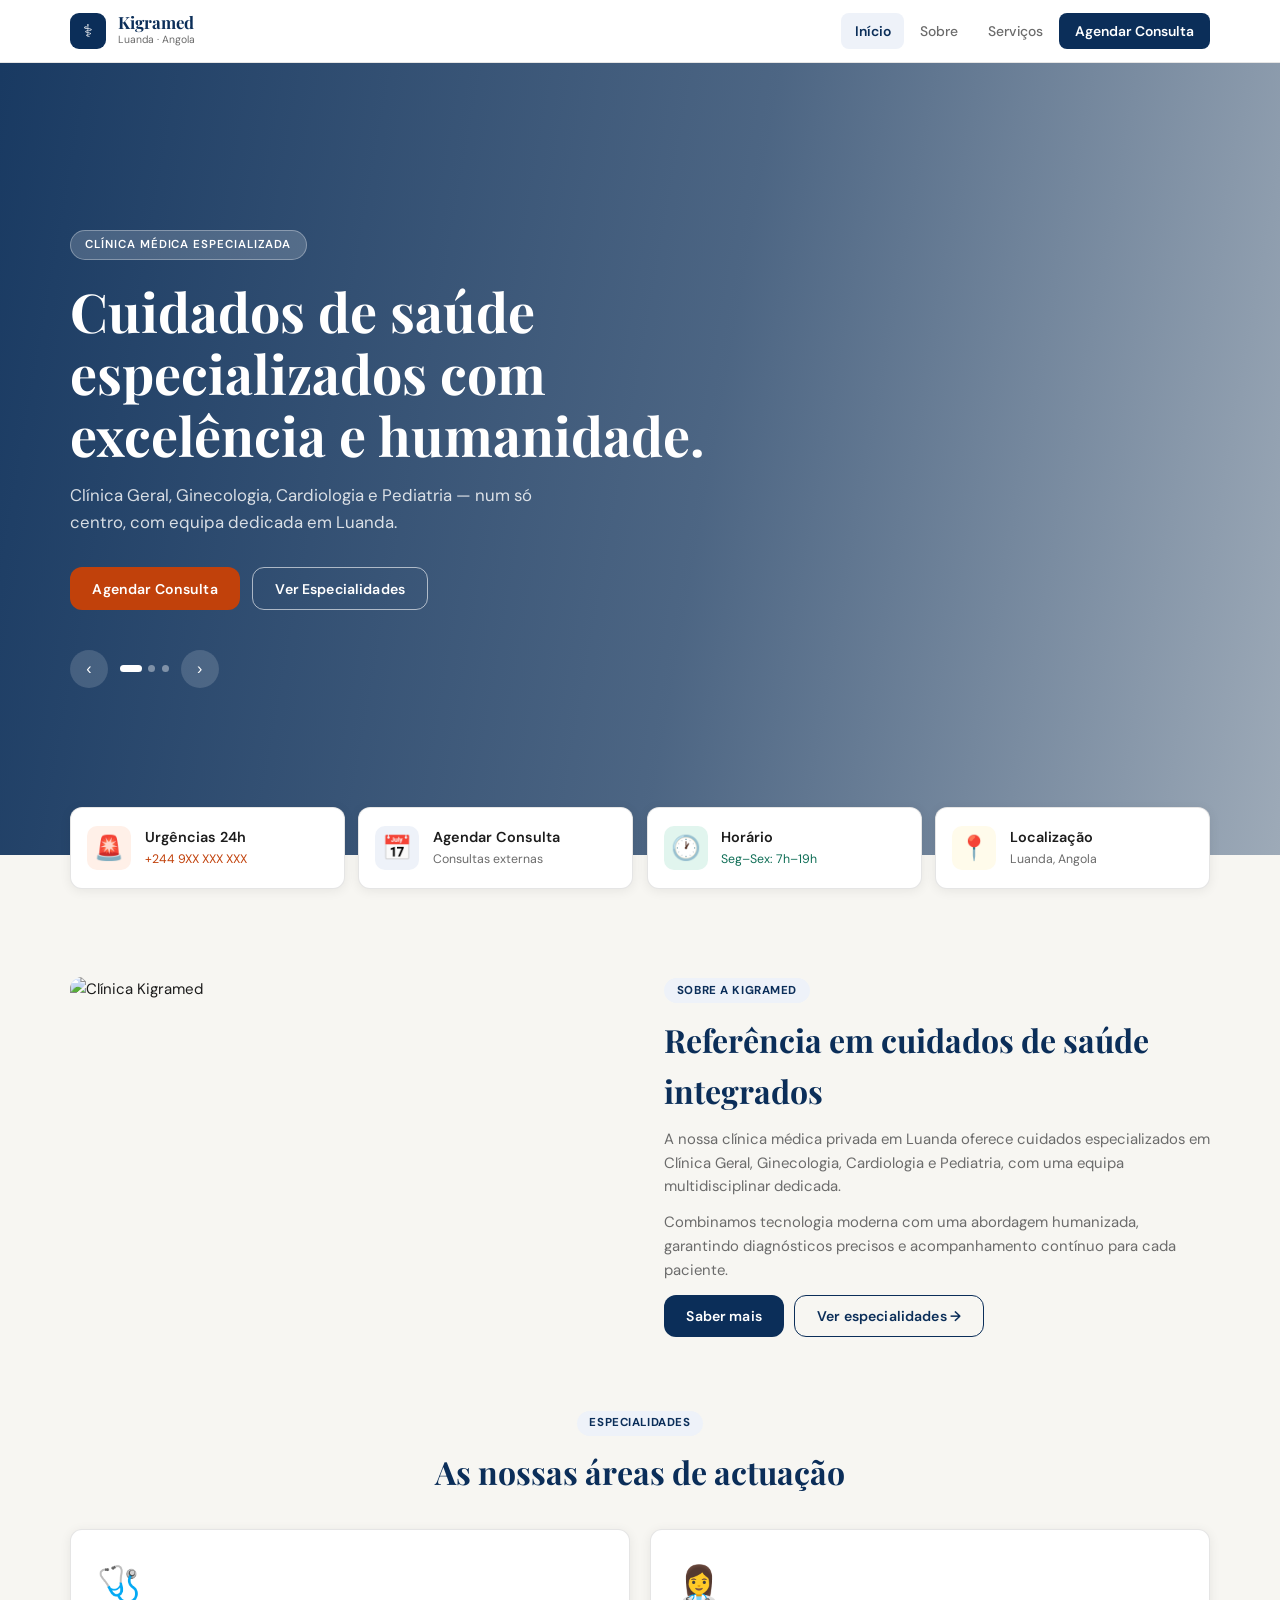
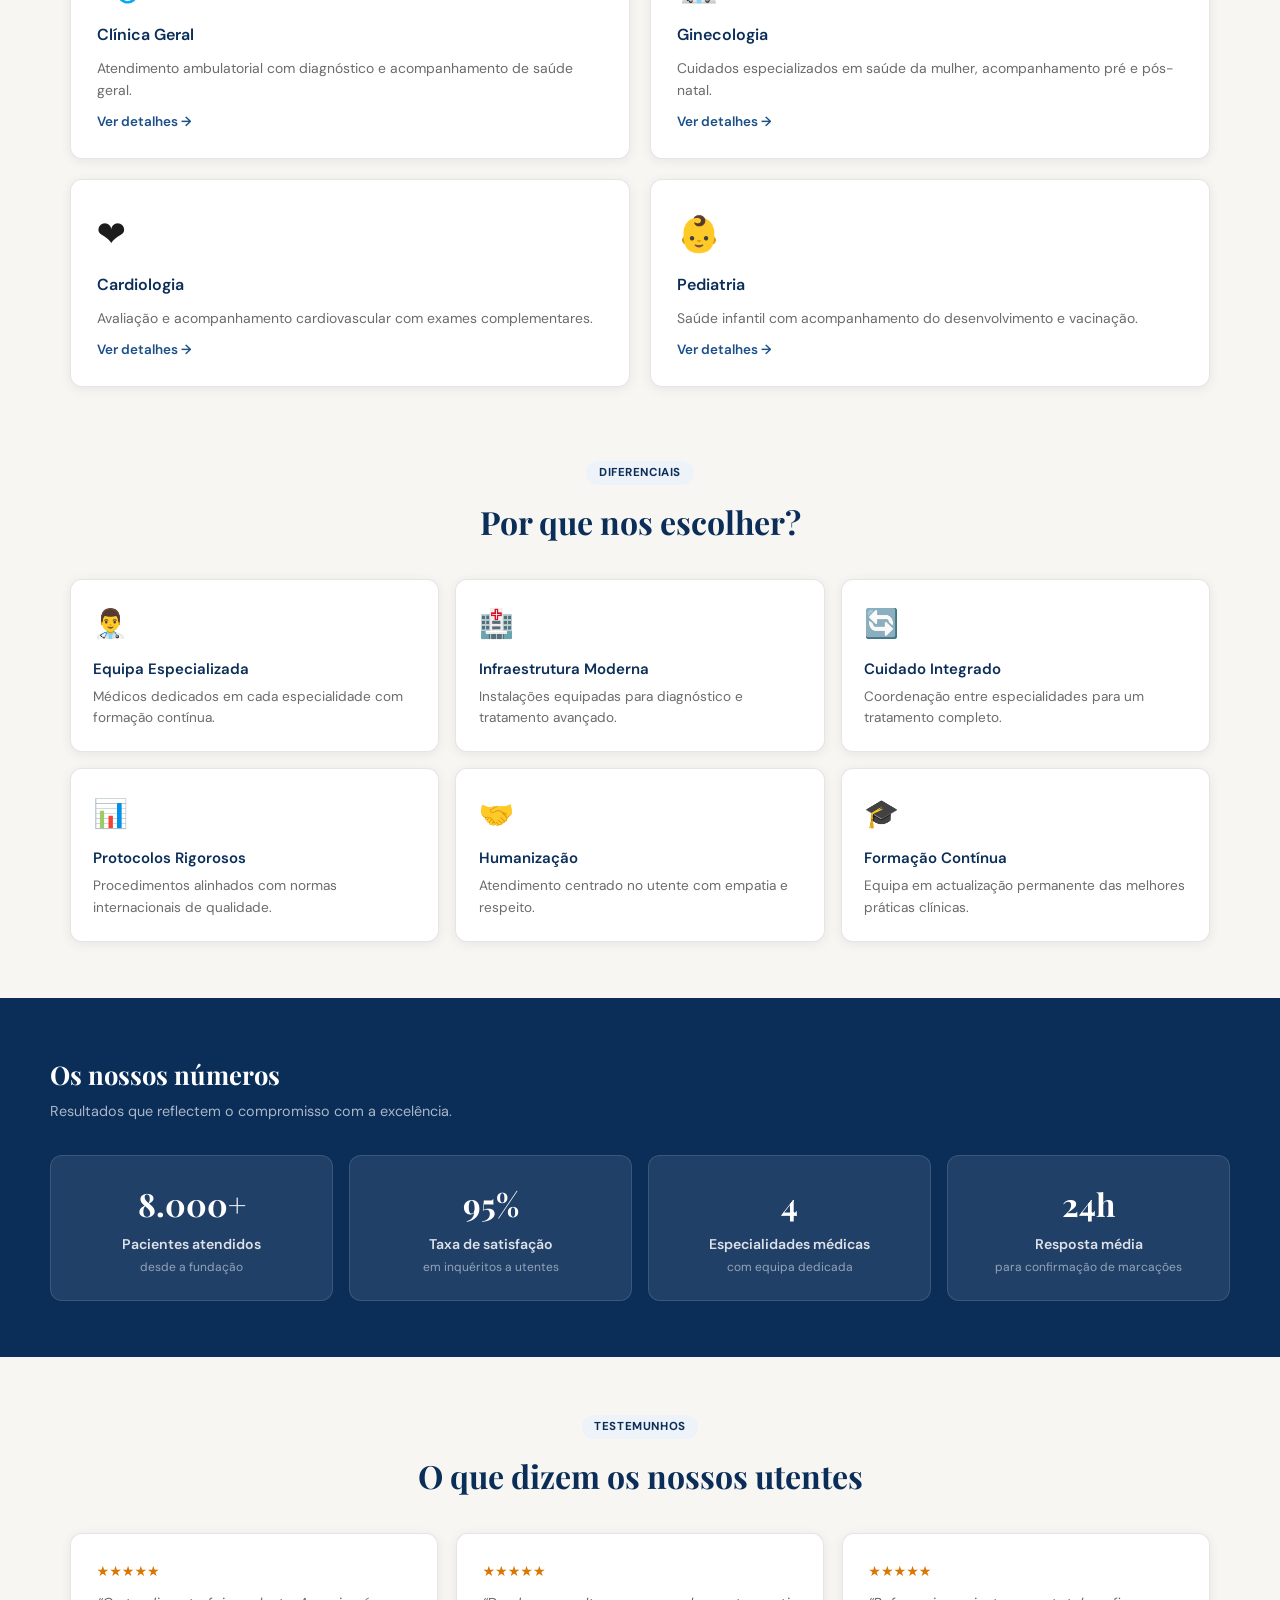
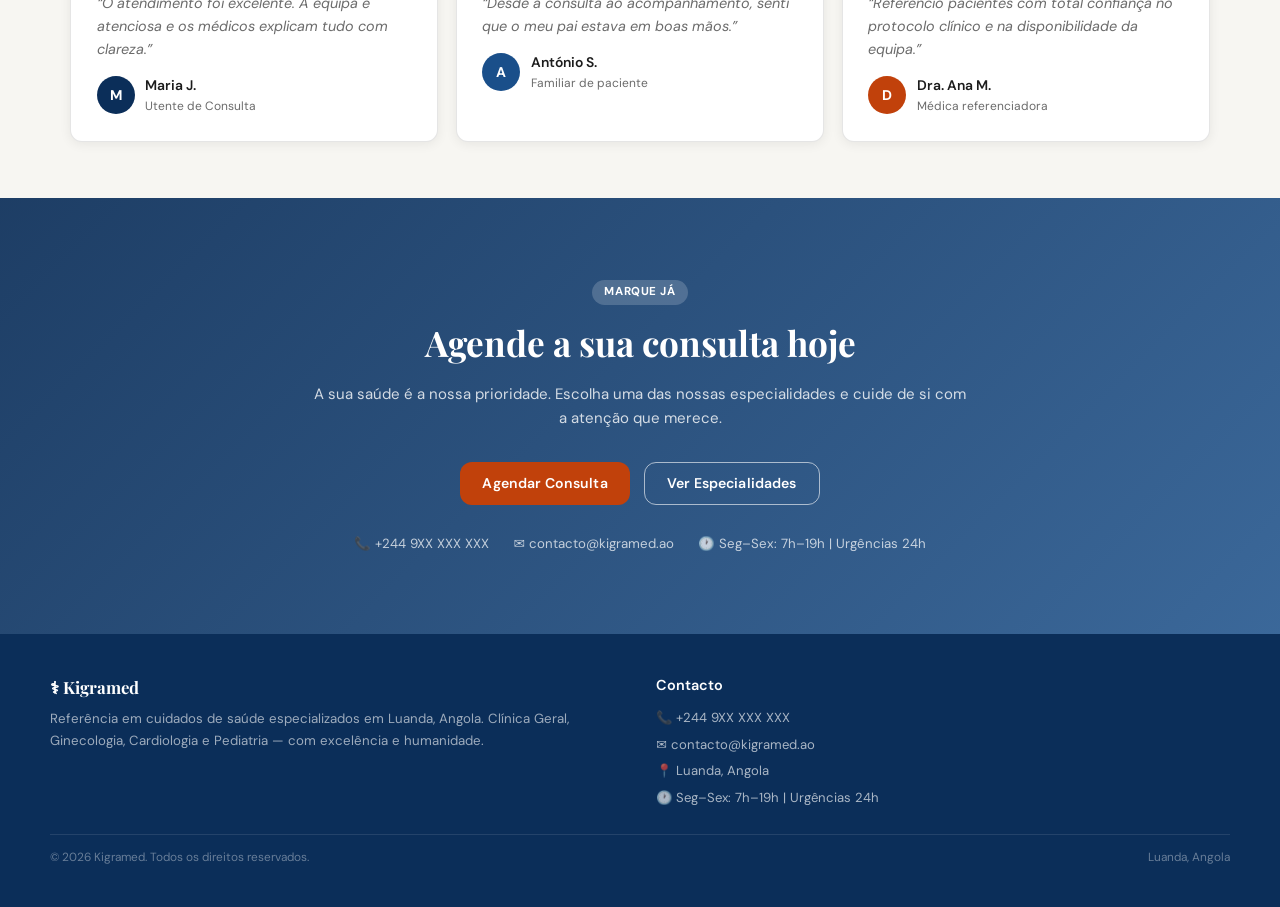
==== src/Frontend/frontend-cliente/index.html @ e73b18b4 "ajustes no frontend" ====
<!DOCTYPE html>
<html lang="pt">
<head>
<meta charset="UTF-8">
<meta name="viewport" content="width=device-width, initial-scale=1.0">
<title>Kigramed — Clínica Médica Especializada</title>
<link rel="preconnect" href="https://fonts.googleapis.com">
<link href="https://fonts.googleapis.com/css2?family=Playfair+Display:wght@600;700&family=DM+Sans:wght@400;500;600&display=swap" rel="stylesheet">
<link rel="stylesheet" href="style.css">
</head>
<body>

<!-- ─── NAVBAR ─── -->
<nav id="navbar">
  <div class="nav-inner">
    <div class="nav-logo" onclick="go('home')">
      <div class="nav-logo-mark">⚕</div>
      <div>
        <div class="nav-logo-text">Kigramed</div>
        <div class="nav-logo-sub">Luanda · Angola</div>
      </div>
    </div>
    <div class="nav-links">
      <span class="nav-link active" data-nav="home" onclick="go('home')">Início</span>
      <span class="nav-link" data-nav="sobre" onclick="go('sobre')">Sobre</span>
      <span class="nav-link" data-nav="servicos" onclick="go('servicos')">Serviços</span>
      <span class="nav-cta" onclick="go('agendamento')">Agendar Consulta</span>
    </div>
    <button class="nav-burger" id="burger" onclick="toggleMenu()">☰</button>
  </div>
  <div class="nav-mobile" id="nav-mobile">
    <span class="nav-link" onclick="go('home');closeMenu()">Início</span>
    <span class="nav-link" onclick="go('sobre');closeMenu()">Sobre</span>
    <span class="nav-link" onclick="go('servicos');closeMenu()">Serviços</span>
    <span class="nav-link" style="background:var(--primary);color:#fff;margin-top:.25rem" onclick="go('agendamento');closeMenu()">Agendar Consulta</span>
  </div>
</nav>

<!-- ════════════════════════════════════ HOME ════════════════════════════════════ -->
<div id="page-home" class="page active">

  <!-- HERO CAROUSEL -->
  <section class="hero" id="hero">
    <div class="hero-slides">
      <div class="hero-slide active" style="background-image:url('https://images.unsplash.com/photo-1579684385127-1ef15d508118?auto=format&fit=crop&w=2000&q=80')"><div class="hero-overlay"></div></div>
      <div class="hero-slide" style="background-image:url('https://images.unsplash.com/photo-1584515933487-779824d29309?auto=format&fit=crop&w=2000&q=80')"><div class="hero-overlay"></div></div>
      <div class="hero-slide" style="background-image:url('https://images.unsplash.com/photo-1538108149393-fbbd81895907?auto=format&fit=crop&w=2000&q=80')"><div class="hero-overlay"></div></div>
    </div>
    <div class="hero-body">
      <div class="hero-badge">Clínica Médica Especializada</div>
      <h1 class="hero-title">Cuidados de saúde especializados com excelência e humanidade.</h1>
      <p class="hero-sub">Clínica Geral, Ginecologia, Cardiologia e Pediatria — num só centro, com equipa dedicada em Luanda.</p>
      <div class="hero-actions">
        <button class="btn btn-accent" onclick="go('agendamento')">Agendar Consulta</button>
        <button class="btn btn-outline" onclick="go('servicos')">Ver Especialidades</button>
      </div>
      <div class="hero-nav">
        <button class="hero-arr" onclick="prevSlide()">‹</button>
        <div class="hero-dots" id="hero-dots">
          <div class="hero-dot active" onclick="goSlide(0)"></div>
          <div class="hero-dot" onclick="goSlide(1)"></div>
          <div class="hero-dot" onclick="goSlide(2)"></div>
        </div>
        <button class="hero-arr" onclick="nextSlide()">›</button>
      </div>
    </div>
  </section>

  <!-- QUICK ACCESS -->
  <div class="quick-wrap">
    <div class="quick-grid">
      <div class="quick-card" onclick="go('agendamento')">
        <div class="quick-ico" style="background:#FFF0E8">🚨</div>
        <div><h4>Urgências 24h</h4><p style="color:var(--accent)">+244 9XX XXX XXX</p></div>
      </div>
      <div class="quick-card" onclick="go('agendamento')">
        <div class="quick-ico" style="background:#EEF2F9">📅</div>
        <div><h4>Agendar Consulta</h4><p>Consultas externas</p></div>
      </div>
      <div class="quick-card" onclick="go('sobre')">
        <div class="quick-ico" style="background:#E1F5EE">🕐</div>
        <div><h4>Horário</h4><p style="color:var(--teal)">Seg–Sex: 7h–19h</p></div>
      </div>
      <div class="quick-card" onclick="go('sobre')">
        <div class="quick-ico" style="background:#FFFBEB">📍</div>
        <div><h4>Localização</h4><p>Luanda, Angola</p></div>
      </div>
    </div>
  </div>

  <!-- APRESENTAÇÃO -->
  <div class="section" style="margin-top:2rem">
    <div class="pres-grid">
      <img class="pres-img" src="https://images.unsplash.com/photo-1582750433449-648ed127bb54?auto=format&fit=crop&w=800&q=80" alt="Clínica Kigramed">
      <div>
        <div class="pill">Sobre a Kigramed</div>
        <h2 class="section-title">Referência em cuidados de saúde integrados</h2>
        <p style="color:var(--muted);margin:.75rem 0;font-size:.93rem">A nossa clínica médica privada em Luanda oferece cuidados especializados em Clínica Geral, Ginecologia, Cardiologia e Pediatria, com uma equipa multidisciplinar dedicada.</p>
        <p style="color:var(--muted);margin:.75rem 0;font-size:.93rem">Combinamos tecnologia moderna com uma abordagem humanizada, garantindo diagnósticos precisos e acompanhamento contínuo para cada paciente.</p>
        <div class="pres-btns">
          <button class="btn btn-primary" onclick="go('sobre')">Saber mais</button>
          <button class="btn btn-outline-dark" onclick="go('servicos')">Ver especialidades →</button>
        </div>
      </div>
    </div>
  </div>

  <!-- ESPECIALIDADES -->
  <div class="section" style="padding-top:1rem">
    <div style="text-align:center;margin-bottom:2rem">
      <div class="pill">Especialidades</div>
      <h2 class="section-title">As nossas áreas de actuação</h2>
    </div>
    <div class="esp-grid">
      <div class="card esp-card" onclick="go('servicos')">
        <div class="esp-ico">🩺</div>
        <h3>Clínica Geral</h3>
        <p>Atendimento ambulatorial com diagnóstico e acompanhamento de saúde geral.</p>
        <span class="esp-link">Ver detalhes →</span>
      </div>
      <div class="card esp-card" onclick="go('servicos')">
        <div class="esp-ico">👩‍⚕️</div>
        <h3>Ginecologia</h3>
        <p>Cuidados especializados em saúde da mulher, acompanhamento pré e pós-natal.</p>
        <span class="esp-link">Ver detalhes →</span>
      </div>
      <div class="card esp-card" onclick="go('servicos')">
        <div class="esp-ico">❤️</div>
        <h3>Cardiologia</h3>
        <p>Avaliação e acompanhamento cardiovascular com exames complementares.</p>
        <span class="esp-link">Ver detalhes →</span>
      </div>
      <div class="card esp-card" onclick="go('servicos')">
        <div class="esp-ico">👶</div>
        <h3>Pediatria</h3>
        <p>Saúde infantil com acompanhamento do desenvolvimento e vacinação.</p>
        <span class="esp-link">Ver detalhes →</span>
      </div>
    </div>
  </div>

  <!-- DIFERENCIAIS -->
  <div class="section" style="padding-top:1rem">
    <div style="text-align:center;margin-bottom:2rem">
      <div class="pill">Diferenciais</div>
      <h2 class="section-title">Por que nos escolher?</h2>
    </div>
    <div class="diff-grid">
      <div class="card diff-card"><div class="diff-ico">👨‍⚕️</div><h4>Equipa Especializada</h4><p>Médicos dedicados em cada especialidade com formação contínua.</p></div>
      <div class="card diff-card"><div class="diff-ico">🏥</div><h4>Infraestrutura Moderna</h4><p>Instalações equipadas para diagnóstico e tratamento avançado.</p></div>
      <div class="card diff-card"><div class="diff-ico">🔄</div><h4>Cuidado Integrado</h4><p>Coordenação entre especialidades para um tratamento completo.</p></div>
      <div class="card diff-card"><div class="diff-ico">📊</div><h4>Protocolos Rigorosos</h4><p>Procedimentos alinhados com normas internacionais de qualidade.</p></div>
      <div class="card diff-card"><div class="diff-ico">🤝</div><h4>Humanização</h4><p>Atendimento centrado no utente com empatia e respeito.</p></div>
      <div class="card diff-card"><div class="diff-ico">🎓</div><h4>Formação Contínua</h4><p>Equipa em actualização permanente das melhores práticas clínicas.</p></div>
    </div>
  </div>

  <!-- KPIs -->
  <div class="kpi-band">
    <div class="kpi-inner">
      <h2 style="font-family:var(--font-display);font-size:1.6rem;font-weight:700;color:#fff;margin-bottom:.3rem">Os nossos números</h2>
      <p style="color:rgba(255,255,255,.65);font-size:.9rem">Resultados que reflectem o compromisso com a excelência.</p>
      <div class="kpi-grid">
        <div class="kpi-card"><div class="kpi-val">8.000+</div><div class="kpi-lbl">Pacientes atendidos</div><div class="kpi-det">desde a fundação</div></div>
        <div class="kpi-card"><div class="kpi-val">95%</div><div class="kpi-lbl">Taxa de satisfação</div><div class="kpi-det">em inquéritos a utentes</div></div>
        <div class="kpi-card"><div class="kpi-val">4</div><div class="kpi-lbl">Especialidades médicas</div><div class="kpi-det">com equipa dedicada</div></div>
        <div class="kpi-card"><div class="kpi-val">24h</div><div class="kpi-lbl">Resposta média</div><div class="kpi-det">para confirmação de marcações</div></div>
      </div>
    </div>
  </div>

  <!-- TESTEMUNHOS -->
  <div class="section">
    <div style="text-align:center;margin-bottom:2rem">
      <div class="pill">Testemunhos</div>
      <h2 class="section-title">O que dizem os nossos utentes</h2>
    </div>
    <div class="test-grid">
      <div class="card test-card">
        <div class="test-stars">★★★★★</div>
        <p class="test-q">O atendimento foi excelente. A equipa é atenciosa e os médicos explicam tudo com clareza.</p>
        <div class="test-author">
          <div class="test-av" style="background:var(--primary)">M</div>
          <div><div class="test-name">Maria J.</div><div class="test-role">Utente de Consulta</div></div>
        </div>
      </div>
      <div class="card test-card">
        <div class="test-stars">★★★★★</div>
        <p class="test-q">Desde a consulta ao acompanhamento, senti que o meu pai estava em boas mãos.</p>
        <div class="test-author">
          <div class="test-av" style="background:var(--primary-mid)">A</div>
          <div><div class="test-name">António S.</div><div class="test-role">Familiar de paciente</div></div>
        </div>
      </div>
      <div class="card test-card">
        <div class="test-stars">★★★★★</div>
        <p class="test-q">Referencio pacientes com total confiança no protocolo clínico e na disponibilidade da equipa.</p>
        <div class="test-author">
          <div class="test-av" style="background:var(--accent)">D</div>
          <div><div class="test-name">Dra. Ana M.</div><div class="test-role">Médica referenciadora</div></div>
        </div>
      </div>
    </div>
  </div>

  <!-- CTA -->
  <div class="cta-band" style="background-image:url('https://images.unsplash.com/photo-1519494026892-80bbd2d6fd0d?auto=format&fit=crop&w=2000&q=80')">
    <div class="cta-overlay"></div>
    <div class="cta-content">
      <div class="pill-white">Marque já</div>
      <h2 class="cta-title">Agende a sua consulta hoje</h2>
      <p class="cta-sub">A sua saúde é a nossa prioridade. Escolha uma das nossas especialidades e cuide de si com a atenção que merece.</p>
      <div class="cta-actions">
        <button class="btn btn-accent" onclick="go('agendamento')">Agendar Consulta</button>
        <button class="btn btn-outline" onclick="go('servicos')">Ver Especialidades</button>
      </div>
      <div class="cta-contacts">
        <span>📞 +244 9XX XXX XXX</span>
        <span>✉️ contacto@kigramed.ao</span>
        <span>🕐 Seg–Sex: 7h–19h | Urgências 24h</span>
      </div>
    </div>
  </div>
</div>

<!-- ════════════════════════════════════ SOBRE ════════════════════════════════════ -->
<div id="page-sobre" class="page">
  <div class="page-hero" style="background-image:url('https://images.unsplash.com/photo-1576091160550-2173dba999ef?auto=format&fit=crop&w=2000&q=80')">
    <div class="page-hero-overlay"></div>
    <div class="page-hero-body">
      <div class="pill-white">Sobre a Kigramed</div>
      <h1 class="page-hero-title">Cuidados de saúde com excelência e compromisso.</h1>
      <p class="page-hero-sub">Referência em Luanda pela qualidade do atendimento e dedicação à saúde dos angolanos.</p>
    </div>
  </div>

  <div class="section">
    <div class="card" style="padding:2rem">
      <div class="sobre-grid">
        <img class="sobre-img" src="https://images.unsplash.com/photo-1576091160550-2173dba999ef?auto=format&fit=crop&w=800&q=80" alt="Equipa Kigramed">
        <div class="sobre-text">
          <div class="pill">Quem Somos</div>
          <h2 class="section-title">Kigramed — Clínica Médica Especializada</h2>
          <p>A Kigramed foi fundada com a missão de proporcionar cuidados de saúde de elevada qualidade à população angolana, combinando rigor clínico com humanização no atendimento.</p>
          <p>Contamos com especialistas em Clínica Geral, Ginecologia, Cardiologia e Pediatria, trabalhando de forma integrada para garantir diagnósticos completos e acompanhamento contínuo a cada paciente.</p>
          <p>A nossa abordagem centraliza o utente em cada decisão clínica, promovendo a transparência na comunicação, o respeito pela dignidade humana e a melhoria constante dos nossos serviços.</p>
        </div>
      </div>
    </div>
  </div>

  <div class="section" style="padding-top:0">
    <div style="text-align:center;margin-bottom:1.5rem">
      <div class="pill">Identidade Institucional</div>
      <h2 class="section-title">Missão e Visão</h2>
    </div>
    <div class="mv-grid">
      <div class="card mv-card">
        <div class="mv-label">Missão</div>
        <h3 class="mv-title">O nosso propósito</h3>
        <p class="mv-text">Prestar cuidados de saúde especializados com excelência clínica, humanização e acessibilidade, contribuindo para o bem-estar e qualidade de vida dos nossos utentes e das suas famílias.</p>
      </div>
      <div class="card mv-card">
        <div class="mv-label">Visão</div>
        <h3 class="mv-title">Para onde vamos</h3>
        <p class="mv-text">Ser reconhecida como clínica de referência em Angola pelas 4 especialidades, pela qualidade do atendimento e pelo impacto positivo na saúde da população angolana.</p>
      </div>
    </div>
  </div>

  <div class="section" style="padding-top:0">
    <div style="text-align:center;margin-bottom:1.5rem">
      <div class="pill">Valores</div>
      <h2 class="section-title">Os princípios que nos guiam</h2>
    </div>
    <div class="vals-grid">
      <div class="card val-card"><div class="val-ico">⚕️</div><h4>Ética Clínica</h4><p>Actuamos com integridade e responsabilidade em cada acto médico.</p></div>
      <div class="card val-card"><div class="val-ico">🎯</div><h4>Rigor Científico</h4><p>Protocolos baseados em evidência e melhores práticas internacionais.</p></div>
      <div class="card val-card"><div class="val-ico">🤝</div><h4>Humanização</h4><p>O utente no centro — acolhemos com empatia e dignidade.</p></div>
      <div class="card val-card"><div class="val-ico">🔬</div><h4>Inovação</h4><p>Investimento contínuo em tecnologia e formação da equipa.</p></div>
      <div class="card val-card"><div class="val-ico">📋</div><h4>Transparência</h4><p>Comunicação clara com utentes e parceiros em todo o processo.</p></div>
      <div class="card val-card"><div class="val-ico">🌍</div><h4>Compromisso Social</h4><p>Contribuição para a saúde pública e o desenvolvimento de Angola.</p></div>
    </div>
  </div>

  <div class="kpi-band">
    <div class="kpi-inner">
      <h2 style="font-family:var(--font-display);font-size:1.6rem;font-weight:700;color:#fff;margin-bottom:.3rem">Os nossos resultados</h2>
      <p style="color:rgba(255,255,255,.65);font-size:.9rem">Números que traduzem o compromisso com a qualidade.</p>
      <div class="kpi-grid">
        <div class="kpi-card"><div class="kpi-val">8.000+</div><div class="kpi-lbl">Pacientes atendidos</div><div class="kpi-det">desde a fundação</div></div>
        <div class="kpi-card"><div class="kpi-val">95%</div><div class="kpi-lbl">Taxa de satisfação</div><div class="kpi-det">em inquéritos a utentes</div></div>
        <div class="kpi-card"><div class="kpi-val">4</div><div class="kpi-lbl">Especialidades médicas</div><div class="kpi-det">com equipa dedicada</div></div>
        <div class="kpi-card"><div class="kpi-val">24h</div><div class="kpi-lbl">Resposta média</div><div class="kpi-det">para confirmação de marcações</div></div>
      </div>
    </div>
  </div>
</div>

<!-- ════════════════════════════════════ SERVIÇOS ════════════════════════════════════ -->
<div id="page-servicos" class="page">
  <div class="page-hero" style="background:linear-gradient(135deg,var(--primary),var(--primary-mid));min-height:46vh">
    <div class="page-hero-body" style="width:100%">
      <div class="pill-white">Especialidades</div>
      <h1 class="page-hero-title">Os nossos serviços clínicos</h1>
      <p class="page-hero-sub">Atendimento especializado em 4 áreas, com equipa dedicada e tecnologia moderna.</p>
      <div class="srv-pills">
        <span class="srv-pill" onclick="scrollTo('sec-clinica')">🩺 Clínica Geral</span>
        <span class="srv-pill" onclick="scrollTo('sec-gine')">👩‍⚕️ Ginecologia</span>
        <span class="srv-pill" onclick="scrollTo('sec-cardio')">❤️ Cardiologia</span>
        <span class="srv-pill" onclick="scrollTo('sec-ped')">👶 Pediatria</span>
      </div>
      <div class="srv-stats">
        <div><div class="srv-stat-val">4</div><div class="srv-stat-lab">especialidades</div></div>
        <div><div class="srv-stat-val">8h–18h</div><div class="srv-stat-lab">atendimento</div></div>
        <div><div class="srv-stat-val">24h</div><div class="srv-stat-lab">urgências</div></div>
      </div>
    </div>
  </div>

  <div class="section">
    <div class="esp-sec" id="sec-clinica">
      <div class="esp-sec-hdr"><div class="esp-sec-ico">🩺</div><div><div class="esp-sec-title">Clínica Geral</div><div class="esp-sec-desc">Atendimento ambulatorial, diagnóstico e orientação clínica geral.</div></div></div>
      <div class="srv-card">
        <div class="srv-card-img" style="background-image:url('https://images.unsplash.com/photo-1584982751601-97dcc096659c?auto=format&fit=crop&w=1400&q=80')"><span class="srv-badge">🩺 Clínica Geral</span></div>
        <div class="srv-body">
          <div class="srv-name">Consulta de Clínica Geral</div>
          <div class="srv-desc">Avaliação completa do estado de saúde, diagnóstico de patologias comuns, prescrição e encaminhamento para especialidade.</div>
          <div class="srv-meta"><span>👨‍⚕️ Médico Clínico Geral</span><span>🏥 Enfermeiro de consulta</span></div>
          <div class="srv-cond"><strong>Condições de acesso</strong>Apresentar BI/passaporte · Trazer exames anteriores se existirem · Chegar 15 min antes</div>
          <div class="srv-bottom">
            <div class="srv-price">A partir de 15.000 Kz</div>
            <button class="btn btn-primary" onclick="agendarEsp('Clínica Geral')">Agendar →</button>
          </div>
        </div>
      </div>
    </div>

    <div class="esp-sec" id="sec-gine">
      <div class="esp-sec-hdr"><div class="esp-sec-ico">👩‍⚕️</div><div><div class="esp-sec-title">Ginecologia</div><div class="esp-sec-desc">Saúde da mulher, acompanhamento ginecológico e obstétrico.</div></div></div>
      <div class="srv-card">
        <div class="srv-card-img" style="background-image:url('https://images.unsplash.com/photo-1631815588090-d4bfec5b1ccb?auto=format&fit=crop&w=1400&q=80')"><span class="srv-badge">👩‍⚕️ Ginecologia</span></div>
        <div class="srv-body">
          <div class="srv-name">Consulta de Ginecologia</div>
          <div class="srv-desc">Acompanhamento ginecológico regular, rastreios, consultas pré-natais e planeamento familiar.</div>
          <div class="srv-meta"><span>👩‍⚕️ Médica Ginecologista</span><span>🏥 Enfermeira de obstetrícia</span></div>
          <div class="srv-cond"><strong>Condições de acesso</strong>Marcação prévia obrigatória · Trazer últimos exames ginecológicos · Apresentar BI</div>
          <div class="srv-bottom">
            <div class="srv-price">A partir de 20.000 Kz</div>
            <button class="btn btn-primary" onclick="agendarEsp('Ginecologia')">Agendar →</button>
          </div>
        </div>
      </div>
    </div>

    <div class="esp-sec" id="sec-cardio">
      <div class="esp-sec-hdr"><div class="esp-sec-ico">❤️</div><div><div class="esp-sec-title">Cardiologia</div><div class="esp-sec-desc">Avaliação cardiovascular, diagnóstico e acompanhamento de doenças cardíacas.</div></div></div>
      <div class="srv-card">
        <div class="srv-card-img" style="background-image:url('https://images.unsplash.com/photo-1576091160399-112ba8d25d1d?auto=format&fit=crop&w=1400&q=80')"><span class="srv-badge">❤️ Cardiologia</span></div>
        <div class="srv-body">
          <div class="srv-name">Consulta de Cardiologia</div>
          <div class="srv-desc">Avaliação do risco cardiovascular, interpretação de ECG, ecocardiograma e acompanhamento de hipertensão e arritmias.</div>
          <div class="srv-meta"><span>👨‍⚕️ Médico Cardiologista</span><span>🏥 Técnico de ECG · Enfermeiro</span></div>
          <div class="srv-cond"><strong>Condições de acesso</strong>Trazer exames cardiovasculares anteriores · Listar medicação actual · Chegar em jejum de 4h se indicado</div>
          <div class="srv-bottom">
            <div class="srv-price">A partir de 25.000 Kz</div>
            <button class="btn btn-primary" onclick="agendarEsp('Cardiologia')">Agendar →</button>
          </div>
        </div>
      </div>
    </div>

    <div class="esp-sec" id="sec-ped">
      <div class="esp-sec-hdr"><div class="esp-sec-ico">👶</div><div><div class="esp-sec-title">Pediatria</div><div class="esp-sec-desc">Saúde infantil, desenvolvimento, vacinação e acompanhamento pediátrico.</div></div></div>
      <div class="srv-card">
        <div class="srv-card-img" style="background-image:url('https://images.unsplash.com/photo-1559839914-17aae19cec71?auto=format&fit=crop&w=1400&q=80')"><span class="srv-badge">👶 Pediatria</span></div>
        <div class="srv-body">
          <div class="srv-name">Consulta de Pediatria</div>
          <div class="srv-desc">Acompanhamento do crescimento e desenvolvimento da criança, vacinação, doenças agudas e crónicas infantis.</div>
          <div class="srv-meta"><span>👨‍⚕️ Médico Pediatra</span><span>🏥 Enfermeiro pediátrico</span></div>
          <div class="srv-cond"><strong>Condições de acesso</strong>Trazer boletim de vacinas · Apresentar BI dos pais · Acompanhado de responsável legal</div>
          <div class="srv-bottom">
            <div class="srv-price">A partir de 15.000 Kz</div>
            <button class="btn btn-primary" onclick="agendarEsp('Pediatria')">Agendar →</button>
          </div>
        </div>
      </div>
    </div>
  </div>

  <div class="cta-band" style="background:linear-gradient(135deg,var(--primary),var(--primary-mid))">
    <div class="cta-content">
      <div class="pill-white">Marque já</div>
      <h2 class="cta-title">Pronto para agendar a sua consulta?</h2>
      <p class="cta-sub">A nossa equipa está disponível para si. Escolha a especialidade e marque a sua consulta hoje.</p>
      <div class="cta-actions">
        <button class="btn btn-accent" onclick="go('agendamento')">Agendar Consulta</button>
        <button class="btn btn-outline" onclick="go('sobre')">Conhecer a Clínica</button>
      </div>
    </div>
  </div>
</div>

<!-- ════════════════════════════════════ AGENDAMENTO ════════════════════════════════════ -->
<div id="page-agendamento" class="page">
  <div style="background:var(--bg);min-height:85vh;padding-bottom:2rem">
    <div class="agend-wrap">
      <div style="text-align:center;margin-bottom:1.5rem;padding-top:1rem">
        <div class="pill">Marcações Online</div>
        <h2 class="section-title">Agendar Consulta</h2>
        <p class="section-sub" style="margin:0 auto">Preencha o formulário para solicitar a sua marcação. Receberá confirmação via SMS.</p>
      </div>

      <!-- TABS: Novo Pedido / Consultar Estado -->
      <div class="tabs-row">
        <button class="tab-btn active" id="tab-novo" onclick="switchTab('novo')">📝 Novo Pedido</button>
        <button class="tab-btn" id="tab-estado" onclick="switchTab('estado')">🔍 Consultar Estado</button>
      </div>

      <!-- ── TAB: NOVO PEDIDO ── -->
      <div id="tab-novo-content">
        <div class="agend-card">
          <div class="agend-hdr">
            <h2>Formulário de Agendamento</h2>
            <p>A confirmação será feita por SMS após análise do pedido.</p>
          </div>

          <!-- Step bar -->
          <div class="steps-bar">
            <div class="step-tab active" id="st1">1. Os seus dados</div>
            <div class="step-tab" id="st2">2. Paciente</div>
            <div class="step-tab" id="st3">3. Consulta</div>
            <div class="step-tab" id="st4">4. Pedido</div>
          </div>

          <!-- STEP 1: Dados do cliente -->
          <div class="agend-body" id="s1">
            <div id="s1-alert"></div>
            <div class="form-row">
              <div class="form-group">
                <label class="form-label">NIF do Cliente *</label>
                <input type="text" class="form-input" id="f-nif" placeholder="Ex: 123456789" maxlength="15">
              </div>
              <div class="form-group">
                <label class="form-label">Nome do Paciente *</label>
                <input type="text" class="form-input" id="f-nome" placeholder="Ex: Maria da Silva" maxlength="100">
              </div>
            </div>
            <div class="form-row">
              <div class="form-group">
                <label class="form-label">Data de Nascimento *</label>
                <input type="date" class="form-input" id="f-nascimento">
              </div>
              <div class="form-group">
                <label class="form-label">Sexo *</label>
                <select class="form-input" id="f-genero">
                  <option value="">Seleccione o género</option>
                </select>
              </div>
            </div>
            <div class="form-group">
              <label class="form-label">Relação com o paciente *</label>
              <select class="form-input" id="f-relacao">
                <option value="">Seleccione</option>
              </select>
            </div>
            <div style="display:flex;justify-content:flex-end;margin-top:.5rem">
              <button class="btn btn-primary" onclick="irStep2()">Continuar →</button>
            </div>
          </div>

          <!-- STEP 2: Dados do paciente -->
          <div class="agend-body" id="s2" style="display:none">
            <div id="s2-alert"></div>
            <div class="form-group">
              <label class="form-label">Especialidade *</label>
              <select class="form-input" id="f-esp" onchange="carregarServicos()">
                <option value="">A carregar especialidades...</option>
              </select>
            </div>
            <div class="form-group">
              <label class="form-label">Serviço *</label>
              <select class="form-input" id="f-srv" disabled>
                <option value="">Seleccione a especialidade primeiro</option>
              </select>
              <div class="form-hint" id="srv-preco-hint" style="color:var(--teal);font-weight:600"></div>
            </div>
            <div class="form-group">
              <label class="form-label">Data e Hora Pretendida *</label>
              <input type="datetime-local" class="form-input" id="f-data">
              <div class="form-hint">Horário sujeito a disponibilidade — a secretaria confirmará via SMS</div>
            </div>
            <div class="form-group">
              <label class="form-label">Observações</label>
              <textarea class="form-input" id="f-obs" rows="3" placeholder="Informações adicionais (opcional)"></textarea>
            </div>
            <div style="display:flex;gap:.65rem;justify-content:space-between;margin-top:.5rem;flex-wrap:wrap">
              <button class="btn btn-ghost" onclick="voltarStep1()">← Voltar</button>
              <button class="btn btn-primary" onclick="irStep3()">Continuar →</button>
            </div>
          </div>

          <!-- STEP 3: Revisão do pedido -->
          <div class="agend-body" id="s3" style="display:none">
            <div id="s3-alert"></div>
            <div class="pedido-box" style="margin-bottom:1rem">
              <div class="pedido-label">Resumo do Pedido</div>
              <div class="pedido-content" id="pedido-resumo">
                <p><strong>Cliente NIF:</strong> <span id="res-nif">—</span></p>
                <p><strong>Paciente:</strong> <span id="res-nome">—</span></p>
                <p><strong>Data de Nascimento:</strong> <span id="res-nasc">—</span></p>
                <p><strong>Género:</strong> <span id="res-genero">—</span></p>
                <p><strong>Relação:</strong> <span id="res-relacao">—</span></p>
                <p><strong>Especialidade:</strong> <span id="res-esp">—</span></p>
                <p><strong>Serviço:</strong> <span id="res-srv">—</span></p>
                <p><strong>Horário:</strong> <span id="res-data">—</span></p>
                <p><strong>Observações:</strong> <span id="res-obs">—</span></p>
              </div>
            </div>
            <div style="display:flex;gap:.65rem;justify-content:space-between;margin-top:.5rem;flex-wrap:wrap">
              <button class="btn btn-ghost" onclick="voltarStep2()">← Voltar</button>
              <button class="btn btn-primary" id="btn-s3" onclick="submeterPedido()">Enviar Pedido</button>
            </div>
            <div class="loading-overlay" id="loading-s3">
              <div class="spinner"></div> A enviar pedido...
            </div>
          </div>

          <!-- STEP 4: Pedido criado -->
          <div class="agend-body" id="s4" style="display:none">
            <div class="alert alert-success" style="margin-bottom:1.25rem">
              ✅ Pedido criado com sucesso! Aguarde confirmação via SMS.
            </div>
            <div class="pedido-box">
              <div class="pedido-label">Número do seu pedido</div>
              <div class="pedido-num" id="pedido-num-display">—</div>
              <div style="font-size:.75rem;color:var(--muted);margin-top:.35rem">Guarde este número — precisará dele para acompanhar o estado.</div>
            </div>
            <button class="btn btn-primary" onclick="irParaConsulta()">
              🔍 Consultar Estado do Pedido
            </button>
          </div>
        </div>
      </div>

      <!-- ── TAB: CONSULTAR ESTADO ── -->
      <div id="tab-estado-content" style="display:none">
        <div class="agend-card">
          <div class="agend-hdr">
            <h2>Estado do Pedido</h2>
            <p>Consulte o estado da sua marcação pelo número do pedido.</p>
          </div>
          <div class="agend-body">
            <div class="form-group">
              <label class="form-label">Número do Pedido</label>
              <div class="estado-form">
                <input type="text" class="form-input" id="estado-num" placeholder="Ex: PED-2026-1234">
                <button class="btn btn-primary" onclick="consultarEstado()">Consultar</button>
              </div>
            </div>
            <div class="loading-overlay" id="loading-estado">
              <div class="spinner"></div> A consultar...
            </div>
            <div class="estado-result" id="estado-result" style="display:none">
              <div class="card" style="padding:1.5rem">
                <div style="display:flex;align-items:center;justify-content:space-between;flex-wrap:wrap;gap:.75rem;margin-bottom:1rem">
                  <div>
                    <div style="color:var(--muted);font-size:.75rem;margin-bottom:.2rem">Número do Pedido</div>
                    <div style="font-family:var(--font-display);font-size:1.2rem;font-weight:700;color:var(--primary)" id="er-num">—</div>
                  </div>
                  <div id="er-badge"></div>
                </div>
                <div style="display:grid;grid-template-columns:1fr 1fr;gap:1rem;font-size:.87rem">
                  <div><div style="color:var(--muted);font-size:.75rem;margin-bottom:.15rem">Especialidade</div><div style="font-weight:600" id="er-esp">—</div></div>
                  <div><div style="color:var(--muted);font-size:.75rem;margin-bottom:.15rem">Horário Pretendido</div><div style="font-weight:600" id="er-horario">—</div></div>
                  <div id="er-prazo-wrap" style="display:none"><div style="color:var(--muted);font-size:.75rem;margin-bottom:.15rem">Prazo de Pagamento</div><div style="font-weight:600;color:var(--accent)" id="er-prazo">—</div></div>
                </div>
                <div style="margin-top:1rem;padding-top:1rem;border-top:1px solid var(--border)">
                  <div id="er-instrucao" style="font-size:.84rem;color:var(--muted)"></div>
                  <div id="comp-section" style="display:none;margin-top:1.25rem;padding-top:1.25rem;border-top:1px solid var(--border)">
                    <label class="form-label" style="margin-bottom:.5rem">
                      Enviar Comprovativo de Pagamento
                    </label>
                    <p style="font-size:.83rem;color:var(--muted);margin-bottom:.75rem">
                      Efectue a transferência bancária e envie o comprovativo abaixo. Tem 30 minutos após a confirmação do horário.
                    </p>
                    <div class="form-group">
                      <label class="form-label">Ficheiro (PDF, JPG ou PNG — máx. 5MB)</label>
                      <div class="file-picker">
                        <input type="file" id="comp-file" accept=".pdf,.jpg,.jpeg,.png" style="display:none" onchange="atualizarFicheiro(this)">
                        <button type="button" class="btn btn-ghost file-btn" onclick="document.getElementById('comp-file').click()">
                          📎 Escolher ficheiro
                        </button>
                        <span class="file-name" id="file-name-label">Nenhum ficheiro seleccionado</span>
                      </div>
                    </div>
                    <div id="comp-alert"></div>
                    <div class="loading-overlay" id="loading-comp">
                      <div class="spinner"></div> A enviar comprovativo...
                    </div>
                    <button class="btn btn-teal" id="btn-comp" onclick="enviarComprovatioEstado()">
                      📎 Enviar Comprovativo
                    </button>
                  </div>
                </div>
              </div>
            </div>
            <div id="estado-error" style="display:none"></div>
          </div>
        </div>
      </div>

    </div>
  </div>
</div>

<!-- ─── FOOTER ─── -->
<footer>
  <div class="foot-inner">
    <div class="foot-brand">
      <h3>⚕ Kigramed</h3>
      <p>Referência em cuidados de saúde especializados em Luanda, Angola. Clínica Geral, Ginecologia, Cardiologia e Pediatria — com excelência e humanidade.</p>
    </div>
    <div class="foot-contact">
      <h4>Contacto</h4>
      <p>📞 +244 9XX XXX XXX</p>
      <p>✉️ contacto@kigramed.ao</p>
      <p>📍 Luanda, Angola</p>
      <p>🕐 Seg–Sex: 7h–19h | Urgências 24h</p>
    </div>
  </div>
  <div class="foot-bottom">
    <span>© 2026 Kigramed. Todos os direitos reservados.</span>
    <span>Luanda, Angola</span>
  </div>
</footer>

<!-- TOAST -->
<div id="toast"><span id="toast-ico">✅</span><span id="toast-msg">OK</span></div>

<script src="script.js"></script>
</body>
</html>
---- src/Frontend/frontend-cliente/style.css ----
/* ─── TOKENS ─── */
:root {
  --primary: #0B2E59;
  --primary-mid: #1A4F8A;
  --accent: #C1410B;
  --accent-light: #FFF0E8;
  --teal: #0F6E56;
  --teal-light: #E1F5EE;
  --bg: #F7F6F2;
  --white: #FFFFFF;
  --text: #1C1C1C;
  --muted: #6B6B6B;
  --border: rgba(0,0,0,0.10);
  --shadow: 0 2px 12px rgba(0,0,0,0.07);
  --radius: 12px;
  --font-display: 'Playfair Display', Georgia, serif;
  --font-body: 'DM Sans', system-ui, sans-serif;
}
*,*::before,*::after{box-sizing:border-box;margin:0;padding:0}
body{font-family:var(--font-body);background:var(--bg);color:var(--text);line-height:1.6;font-size:15px}
a{text-decoration:none;color:inherit}
img{display:block;width:100%;object-fit:cover}
.page{display:none}
.page.active{display:block}

/* ─── BUTTONS ─── */
.btn{display:inline-flex;align-items:center;gap:.4rem;padding:.7rem 1.4rem;border-radius:var(--radius);font-family:var(--font-body);font-weight:600;font-size:.88rem;border:none;cursor:pointer;transition:all .2s;letter-spacing:.01em}
.btn-primary{background:var(--primary);color:#fff}.btn-primary:hover{background:var(--primary-mid);transform:translateY(-1px)}
.btn-accent{background:var(--accent);color:#fff}.btn-accent:hover{background:#a33209;transform:translateY(-1px)}
.btn-outline{background:transparent;color:#fff;border:1.5px solid rgba(255,255,255,.6)}.btn-outline:hover{background:rgba(255,255,255,.1);border-color:#fff}
.btn-outline-dark{background:transparent;color:var(--primary);border:1.5px solid var(--primary)}.btn-outline-dark:hover{background:var(--primary);color:#fff}
.btn-teal{background:var(--teal);color:#fff}.btn-teal:hover{background:#0a5542;transform:translateY(-1px)}
.btn-ghost{background:transparent;color:var(--muted);border:1px solid var(--border)}.btn-ghost:hover{background:var(--white)}
.btn:disabled{opacity:.5;cursor:not-allowed;transform:none!important}

/* ─── CARD ─── */
.card{background:var(--white);border:1px solid var(--border);border-radius:var(--radius);box-shadow:var(--shadow)}

/* ─── NAV ─── */
#navbar{position:sticky;top:0;z-index:50;background:rgba(255,255,255,.94);backdrop-filter:blur(14px);border-bottom:1px solid var(--border)}
.nav-inner{max-width:1180px;margin:0 auto;display:flex;align-items:center;justify-content:space-between;padding:0 1.25rem;height:62px}
.nav-logo{display:flex;align-items:center;gap:.75rem;cursor:pointer}
.nav-logo-mark{width:36px;height:36px;background:var(--primary);border-radius:9px;display:flex;align-items:center;justify-content:center;color:#fff;font-size:1.1rem;font-weight:700}
.nav-logo-text{font-family:var(--font-display);font-size:1.05rem;font-weight:700;color:var(--primary);line-height:1.1}
.nav-logo-sub{font-size:.65rem;color:var(--muted);font-weight:400;font-family:var(--font-body)}
.nav-links{display:flex;gap:.15rem}
.nav-link{padding:.42rem .85rem;border-radius:8px;font-size:.87rem;font-weight:500;color:var(--muted);cursor:pointer;transition:all .15s}
.nav-link:hover{background:var(--bg);color:var(--primary)}
.nav-link.active{background:#EEF2F9;color:var(--primary);font-weight:600}
.nav-cta{background:var(--primary);color:#fff;padding:.42rem 1rem;border-radius:8px;font-size:.87rem;font-weight:600;cursor:pointer;transition:background .15s}
.nav-cta:hover{background:var(--primary-mid)}
.nav-burger{display:none;background:none;border:none;font-size:1.4rem;cursor:pointer;color:var(--primary)}
.nav-mobile{display:none;flex-direction:column;gap:.2rem;padding:.75rem 1.25rem 1rem;border-top:1px solid var(--border)}
.nav-mobile.open{display:flex}
@media(max-width:720px){.nav-links,.nav-cta{display:none}.nav-burger{display:block}}

/* ─── HERO ─── */
.hero{position:relative;min-height:88vh;display:flex;align-items:center;overflow:hidden}
.hero-slides{position:absolute;inset:0}
.hero-slide{position:absolute;inset:0;background-size:cover;background-position:center;opacity:0;transition:opacity .8s}
.hero-slide.active{opacity:1}
.hero-overlay{position:absolute;inset:0;background:linear-gradient(100deg,rgba(11,46,89,.94) 0%,rgba(11,46,89,.72) 55%,rgba(11,46,89,.38) 100%)}
.hero-body{position:relative;z-index:2;max-width:1180px;margin:0 auto;padding:2rem 1.25rem;width:100%}
.hero-badge{display:inline-block;background:rgba(255,255,255,.18);border:1px solid rgba(255,255,255,.32);color:#fff;font-size:.72rem;font-weight:600;letter-spacing:.08em;text-transform:uppercase;padding:.3rem .9rem;border-radius:999px;margin-bottom:1.25rem}
.hero-title{font-family:var(--font-display);font-size:clamp(1.9rem,4.2vw,3.4rem);font-weight:700;color:#fff;line-height:1.15;max-width:640px;margin-bottom:1rem}
.hero-sub{font-size:clamp(.9rem,1.7vw,1.05rem);color:rgba(255,255,255,.82);max-width:500px;margin-bottom:2rem}
.hero-actions{display:flex;flex-wrap:wrap;gap:.75rem;margin-bottom:2.5rem}
.hero-nav{display:flex;align-items:center;gap:.75rem;margin-top:auto}
.hero-dots{display:flex;gap:.4rem}
.hero-dot{width:7px;height:7px;border-radius:50%;background:rgba(255,255,255,.4);cursor:pointer;transition:all .3s}
.hero-dot.active{background:#fff;width:22px;border-radius:4px}
.hero-arr{background:rgba(255,255,255,.15);border:none;color:#fff;width:38px;height:38px;border-radius:50%;font-size:1rem;cursor:pointer;display:flex;align-items:center;justify-content:center;transition:background .2s}
.hero-arr:hover{background:rgba(255,255,255,.28)}

/* ─── QUICK ACCESS ─── */
.quick-wrap{max-width:1180px;margin:-3rem auto 0;padding:0 1.25rem;position:relative;z-index:6}
.quick-grid{display:grid;grid-template-columns:repeat(4,1fr);gap:.85rem}
.quick-card{background:var(--white);border:1px solid var(--border);border-radius:var(--radius);padding:1.1rem 1rem;display:flex;align-items:center;gap:.85rem;cursor:pointer;transition:all .2s;box-shadow:var(--shadow)}
.quick-card:hover{transform:translateY(-3px);box-shadow:0 10px 28px rgba(0,0,0,.11)}
.quick-ico{font-size:1.5rem;width:44px;height:44px;display:flex;align-items:center;justify-content:center;border-radius:10px;flex-shrink:0}
.quick-card h4{font-size:.9rem;font-weight:600;margin-bottom:.1rem}
.quick-card p{font-size:.77rem;color:var(--muted)}
@media(max-width:960px){.quick-grid{grid-template-columns:repeat(2,1fr)}}
@media(max-width:540px){.quick-grid{grid-template-columns:1fr}}

/* ─── SECTION ─── */
.section{max-width:1180px;margin:0 auto;padding:3.5rem 1.25rem}
.section-sm{max-width:1180px;margin:0 auto;padding:2rem 1.25rem}
.section-title{font-family:var(--font-display);font-size:clamp(1.4rem,2.6vw,2rem);font-weight:700;color:var(--primary);margin-bottom:.4rem}
.section-sub{color:var(--muted);font-size:.95rem;max-width:540px}
.pill{display:inline-block;background:#EEF2F9;color:var(--primary);padding:.2rem .8rem;border-radius:999px;font-size:.72rem;font-weight:700;letter-spacing:.05em;text-transform:uppercase;margin-bottom:.65rem}
.pill-white{display:inline-block;background:rgba(255,255,255,.18);color:#fff;padding:.2rem .8rem;border-radius:999px;font-size:.72rem;font-weight:700;letter-spacing:.05em;text-transform:uppercase;margin-bottom:.65rem}

/* ─── PRESENTATION ─── */
.pres-grid{display:grid;grid-template-columns:1fr 1fr;gap:3rem;align-items:center}
.pres-img{border-radius:var(--radius);height:360px}
.pres-btns{display:flex;gap:.6rem;flex-wrap:wrap;margin-top:.75rem}
@media(max-width:720px){.pres-grid{grid-template-columns:1fr}.pres-img{height:220px}}

/* ─── SPECIALTIES ─── */
.esp-grid{display:grid;grid-template-columns:repeat(2,1fr);gap:1.25rem}
.esp-card{padding:1.6rem;display:flex;flex-direction:column;gap:.6rem;cursor:pointer;transition:all .2s}
.esp-card:hover{transform:translateY(-2px);box-shadow:0 8px 24px rgba(0,0,0,.1)}
.esp-ico{font-size:2.2rem}
.esp-card h3{font-size:1rem;font-weight:600;color:var(--primary)}
.esp-card p{font-size:.87rem;color:var(--muted);flex:1}
.esp-link{color:var(--primary-mid);font-weight:600;font-size:.84rem;cursor:pointer}
.esp-link:hover{text-decoration:underline}
@media(max-width:540px){.esp-grid{grid-template-columns:1fr}}

/* ─── DIFERENCIAL ─── */
.diff-grid{display:grid;grid-template-columns:repeat(3,1fr);gap:1rem}
.diff-card{padding:1.4rem}
.diff-ico{font-size:1.75rem;margin-bottom:.6rem}
.diff-card h4{font-weight:600;margin-bottom:.3rem;color:var(--primary)}
.diff-card p{font-size:.85rem;color:var(--muted)}
@media(max-width:880px){.diff-grid{grid-template-columns:repeat(2,1fr)}}
@media(max-width:540px){.diff-grid{grid-template-columns:1fr}}

/* ─── KPI BAND ─── */
.kpi-band{background:var(--primary);padding:3.5rem 1.25rem}
.kpi-inner{max-width:1180px;margin:0 auto}
.kpi-grid{display:grid;grid-template-columns:repeat(4,1fr);gap:1rem;margin-top:2rem}
.kpi-card{background:rgba(255,255,255,.09);border:1px solid rgba(255,255,255,.12);border-radius:var(--radius);padding:1.4rem;text-align:center;transition:background .2s}
.kpi-card:hover{background:rgba(255,255,255,.14)}
.kpi-val{font-family:var(--font-display);font-size:2rem;font-weight:700;color:#fff}
.kpi-lbl{font-size:.88rem;font-weight:600;color:rgba(255,255,255,.85);margin:.25rem 0 .15rem}
.kpi-det{font-size:.75rem;color:rgba(255,255,255,.52)}
@media(max-width:880px){.kpi-grid{grid-template-columns:repeat(2,1fr)}}

/* ─── TESTIMONIALS ─── */
.test-grid{display:grid;grid-template-columns:repeat(3,1fr);gap:1.1rem}
.test-card{padding:1.6rem}
.test-stars{color:#D97706;font-size:.88rem;margin-bottom:.6rem}
.test-q{font-style:italic;color:var(--muted);font-size:.9rem;margin-bottom:.85rem;quotes:"\201C""\201D"}
.test-q::before{content:open-quote}
.test-q::after{content:close-quote}
.test-author{display:flex;align-items:center;gap:.65rem}
.test-av{width:38px;height:38px;border-radius:50%;display:flex;align-items:center;justify-content:center;font-weight:700;font-size:.88rem;flex-shrink:0;color:#fff}
.test-name{font-weight:600;font-size:.87rem}
.test-role{font-size:.75rem;color:var(--muted)}
@media(max-width:880px){.test-grid{grid-template-columns:repeat(2,1fr)}}
@media(max-width:540px){.test-grid{grid-template-columns:1fr}}

/* ─── CTA BANNER ─── */
.cta-band{position:relative;padding:5rem 1.25rem;text-align:center;background-size:cover;background-position:center}
.cta-overlay{position:absolute;inset:0;background:linear-gradient(135deg,rgba(11,46,89,.92),rgba(26,79,138,.85))}
.cta-content{position:relative;z-index:2;max-width:660px;margin:0 auto}
.cta-title{font-family:var(--font-display);font-size:clamp(1.5rem,3vw,2.2rem);font-weight:700;color:#fff;margin-bottom:.65rem}
.cta-sub{color:rgba(255,255,255,.8);margin-bottom:2rem}
.cta-actions{display:flex;justify-content:center;gap:.85rem;flex-wrap:wrap;margin-bottom:1.75rem}
.cta-contacts{display:flex;justify-content:center;flex-wrap:wrap;gap:1.5rem;color:rgba(255,255,255,.72);font-size:.83rem}
.cta-contacts span{display:flex;align-items:center;gap:.35rem}

/* ─── PAGE HERO ─── */
.page-hero{position:relative;min-height:38vh;display:flex;align-items:center;background-size:cover;background-position:center}
.page-hero-overlay{position:absolute;inset:0;background:linear-gradient(135deg,rgba(11,46,89,.92),rgba(26,79,138,.78))}
.page-hero-body{position:relative;z-index:2;max-width:1180px;margin:0 auto;padding:3rem 1.25rem}
.page-hero-title{font-family:var(--font-display);font-size:clamp(1.6rem,3.5vw,2.5rem);font-weight:700;color:#fff;margin-bottom:.7rem}
.page-hero-sub{color:rgba(255,255,255,.8);max-width:580px;font-size:.97rem}

/* ─── SOBRE ─── */
.sobre-grid{display:grid;grid-template-columns:5fr 7fr;gap:2.5rem;align-items:start}
.sobre-img{border-radius:var(--radius);height:320px}
.sobre-text p{color:var(--muted);margin-bottom:.7rem;font-size:.93rem}
@media(max-width:720px){.sobre-grid{grid-template-columns:1fr}}
.mv-grid{display:grid;grid-template-columns:1fr 1fr;gap:1.25rem}
.mv-card{padding:1.85rem}
.mv-label{font-size:.7rem;font-weight:700;letter-spacing:.08em;text-transform:uppercase;color:var(--accent);margin-bottom:.4rem}
.mv-title{font-size:1.05rem;font-weight:700;color:var(--primary);margin-bottom:.65rem}
.mv-text{color:var(--muted);font-size:.9rem}
@media(max-width:540px){.mv-grid{grid-template-columns:1fr}}
.vals-grid{display:grid;grid-template-columns:repeat(3,1fr);gap:1.1rem}
.val-card{padding:1.4rem}
.val-ico{font-size:1.6rem;margin-bottom:.5rem}
.val-card h4{font-weight:600;margin-bottom:.25rem;color:var(--primary)}
.val-card p{font-size:.83rem;color:var(--muted)}
@media(max-width:880px){.vals-grid{grid-template-columns:repeat(2,1fr)}}
@media(max-width:540px){.vals-grid{grid-template-columns:1fr}}

/* ─── SERVICES PAGE ─── */
.srv-pills{display:flex;gap:.4rem;flex-wrap:wrap;margin-top:1.1rem}
.srv-pill{padding:.35rem .9rem;border-radius:999px;border:1px solid rgba(255,255,255,.4);color:rgba(255,255,255,.85);font-size:.78rem;font-weight:600;cursor:pointer;transition:all .2s}
.srv-pill:hover{background:rgba(255,255,255,.15);color:#fff}
.srv-stats{display:flex;gap:2rem;margin-top:1.5rem;flex-wrap:wrap}
.srv-stat-val{font-family:var(--font-display);font-size:1.6rem;font-weight:700;color:#fff}
.srv-stat-lab{font-size:.75rem;color:rgba(255,255,255,.65)}
.esp-sec{padding:2.5rem 0;border-bottom:1px solid var(--border)}
.esp-sec:last-child{border-bottom:none}
.esp-sec-hdr{display:flex;align-items:center;gap:.85rem;margin-bottom:1.25rem}
.esp-sec-ico{font-size:1.8rem}
.esp-sec-title{font-size:1.2rem;font-weight:700;color:var(--primary)}
.esp-sec-desc{color:var(--muted);font-size:.86rem}
.srv-card{border-radius:var(--radius);overflow:hidden;border:1px solid var(--border);background:var(--white);box-shadow:var(--shadow);max-width:820px}
.srv-card-img{height:240px;position:relative;background-size:cover;background-position:center}
.srv-badge{position:absolute;top:.85rem;left:.85rem;background:var(--primary);color:#fff;padding:.18rem .65rem;border-radius:999px;font-size:.72rem;font-weight:700}
.srv-body{padding:1.6rem;display:flex;flex-direction:column;gap:.65rem}
.srv-name{font-size:1.1rem;font-weight:700;color:var(--primary)}
.srv-desc{color:var(--muted);font-size:.9rem}
.srv-meta{display:flex;flex-wrap:wrap;gap:1.25rem;font-size:.82rem;color:var(--muted)}
.srv-meta span{display:flex;align-items:center;gap:.3rem}
.srv-cond{background:var(--bg);border-radius:8px;padding:.75rem .9rem;font-size:.8rem;color:var(--muted)}
.srv-cond strong{color:var(--text);display:block;margin-bottom:.25rem;font-size:.77rem;text-transform:uppercase;letter-spacing:.05em}
.srv-bottom{display:flex;align-items:center;justify-content:space-between;flex-wrap:wrap;gap:.65rem}
.srv-price{font-size:1.05rem;font-weight:700;color:var(--primary)}

/* ─── AGENDAMENTO ─── */
.agend-wrap{max-width:620px;margin:0 auto;padding:3rem 1.25rem}
.agend-card{background:var(--white);border:1px solid var(--border);border-radius:var(--radius);box-shadow:var(--shadow);overflow:hidden}
.agend-hdr{background:var(--primary);padding:1.75rem 2rem;color:#fff}
.agend-hdr h2{font-family:var(--font-display);font-size:1.35rem;font-weight:700;margin-bottom:.2rem}
.agend-hdr p{color:rgba(255,255,255,.72);font-size:.87rem}
.steps-bar{display:flex;border-bottom:1px solid var(--border)}
.step-tab{flex:1;padding:.9rem;text-align:center;font-size:.79rem;font-weight:600;color:var(--muted);border-bottom:3px solid transparent;transition:all .2s}
.step-tab.active{color:var(--primary);border-bottom-color:var(--primary)}
.step-tab.done{color:var(--teal)}
.agend-body{padding:1.85rem}
.form-group{margin-bottom:1.1rem}
.form-label{display:block;font-size:.82rem;font-weight:600;color:var(--text);margin-bottom:.3rem}
.form-input{width:100%;padding:.62rem .85rem;border:1px solid var(--border);border-radius:8px;font-size:.9rem;color:var(--text);background:var(--white);transition:border-color .2s;font-family:var(--font-body)}
.form-input:focus{outline:none;border-color:var(--primary-mid);box-shadow:0 0 0 3px rgba(26,79,138,.08)}
.form-input[disabled]{background:var(--bg);color:var(--muted);cursor:not-allowed}
.form-row{display:grid;grid-template-columns:1fr 1fr;gap:1rem}
@media(max-width:480px){.form-row{grid-template-columns:1fr}}
.form-hint{font-size:.74rem;color:var(--muted);margin-top:.25rem}
.form-error{font-size:.74rem;color:#c0392b;margin-top:.25rem}
.alert{border-radius:8px;padding:.75rem 1rem;font-size:.85rem;margin-bottom:1rem;line-height:1.6}
.alert-success{background:var(--teal-light);color:var(--teal)}
.alert-warn{background:#FFF7E6;color:#92400E}
.alert-danger{background:#FEF2F2;color:#991B1B}
.alert-info{background:#EEF2F9;color:var(--primary)}
.success-screen{padding:3rem 2rem;text-align:center}
.success-ico{font-size:3.2rem;margin-bottom:.85rem}
.success-screen h3{font-family:var(--font-display);font-size:1.25rem;font-weight:700;color:var(--primary);margin-bottom:.5rem}
.success-screen p{color:var(--muted);margin-bottom:1.75rem;font-size:.9rem}
.pedido-box{background:var(--bg);border-radius:10px;padding:1rem 1.25rem;margin-bottom:1.5rem;border:1px dashed var(--border)}
.pedido-num{font-family:var(--font-display);font-size:1.5rem;font-weight:700;color:var(--primary);letter-spacing:.05em}
.pedido-label{font-size:.75rem;color:var(--muted);margin-bottom:.25rem}
.tabs-row{display:flex;gap:.5rem;margin-bottom:1.5rem;justify-content:center}
.tab-btn{padding:.45rem .9rem;border-radius:999px;border:1px solid var(--border);font-size:.82rem;font-weight:600;cursor:pointer;color:var(--muted);background:transparent;transition:all .2s}
.tab-btn.active{background:var(--primary);color:#fff;border-color:var(--primary)}
.loading-overlay{display:none;align-items:center;justify-content:center;gap:.5rem;color:var(--muted);font-size:.87rem;padding:1rem}
.loading-overlay.show{display:flex}
.spinner{width:18px;height:18px;border:2px solid var(--border);border-top-color:var(--primary);border-radius:50%;animation:spin .7s linear infinite}
@keyframes spin{to{transform:rotate(360deg)}}

/* ─── ESTADO TAB ─── */
.estado-form{display:flex;gap:.75rem;align-items:flex-end}
.estado-form .form-input{flex:1}
.estado-result{margin-top:1.25rem}
.status-badge{display:inline-flex;align-items:center;gap:.4rem;padding:.3rem .85rem;border-radius:999px;font-size:.8rem;font-weight:700}
.status-Pendente{background:#FEF9C3;color:#713F12}
.status-Aguarda{background:#E0F2FE;color:#0C4A6E}
.status-Comprovativo{background:#EDE9FE;color:#4C1D95}
.status-Confirmado{background:var(--teal-light);color:var(--teal)}
.status-Cancelado{background:#FEF2F2;color:#991B1B}

/* ─── FOOTER ─── */
footer{background:var(--primary);color:rgba(255,255,255,.8);padding:2.5rem 1.25rem}
.foot-inner{max-width:1180px;margin:0 auto;display:grid;grid-template-columns:1fr 1fr;gap:2rem}
.foot-brand h3{color:#fff;font-family:var(--font-display);font-size:1.05rem;margin-bottom:.45rem}
.foot-brand p{font-size:.83rem;line-height:1.7;color:rgba(255,255,255,.6)}
.foot-contact h4{color:#fff;font-size:.9rem;font-weight:600;margin-bottom:.65rem}
.foot-contact p{font-size:.82rem;color:rgba(255,255,255,.65);margin-bottom:.35rem;display:flex;align-items:center;gap:.4rem}
.foot-bottom{max-width:1180px;margin:1.25rem auto 0;padding-top:.85rem;border-top:1px solid rgba(255,255,255,.1);font-size:.74rem;color:rgba(255,255,255,.38);display:flex;justify-content:space-between;flex-wrap:wrap;gap:.4rem}
@media(max-width:540px){.foot-inner{grid-template-columns:1fr}}

/* ─── TOAST ─── */
#toast{position:fixed;bottom:1.5rem;right:1.5rem;z-index:9999;background:var(--primary);color:#fff;padding:.9rem 1.15rem;border-radius:var(--radius);box-shadow:0 8px 28px rgba(0,0,0,.22);display:flex;align-items:center;gap:.65rem;max-width:320px;font-size:.87rem;transform:translateY(5rem);opacity:0;transition:transform .45s ease,opacity .45s ease;pointer-events:none}
#toast.show{transform:translateY(0);opacity:1}

.file-picker{display:flex;align-items:center;gap:.75rem;flex-wrap:wrap}
.file-btn{display:inline-flex;align-items:center;gap:.4rem;padding:.5rem 1rem;font-size:.85rem;white-space:nowrap}
.file-name{font-size:.82rem;color:var(--muted);overflow:hidden;text-overflow:ellipsis;white-space:nowrap;max-width:220px}
.file-name.tem-ficheiro{color:var(--primary);font-weight:600}
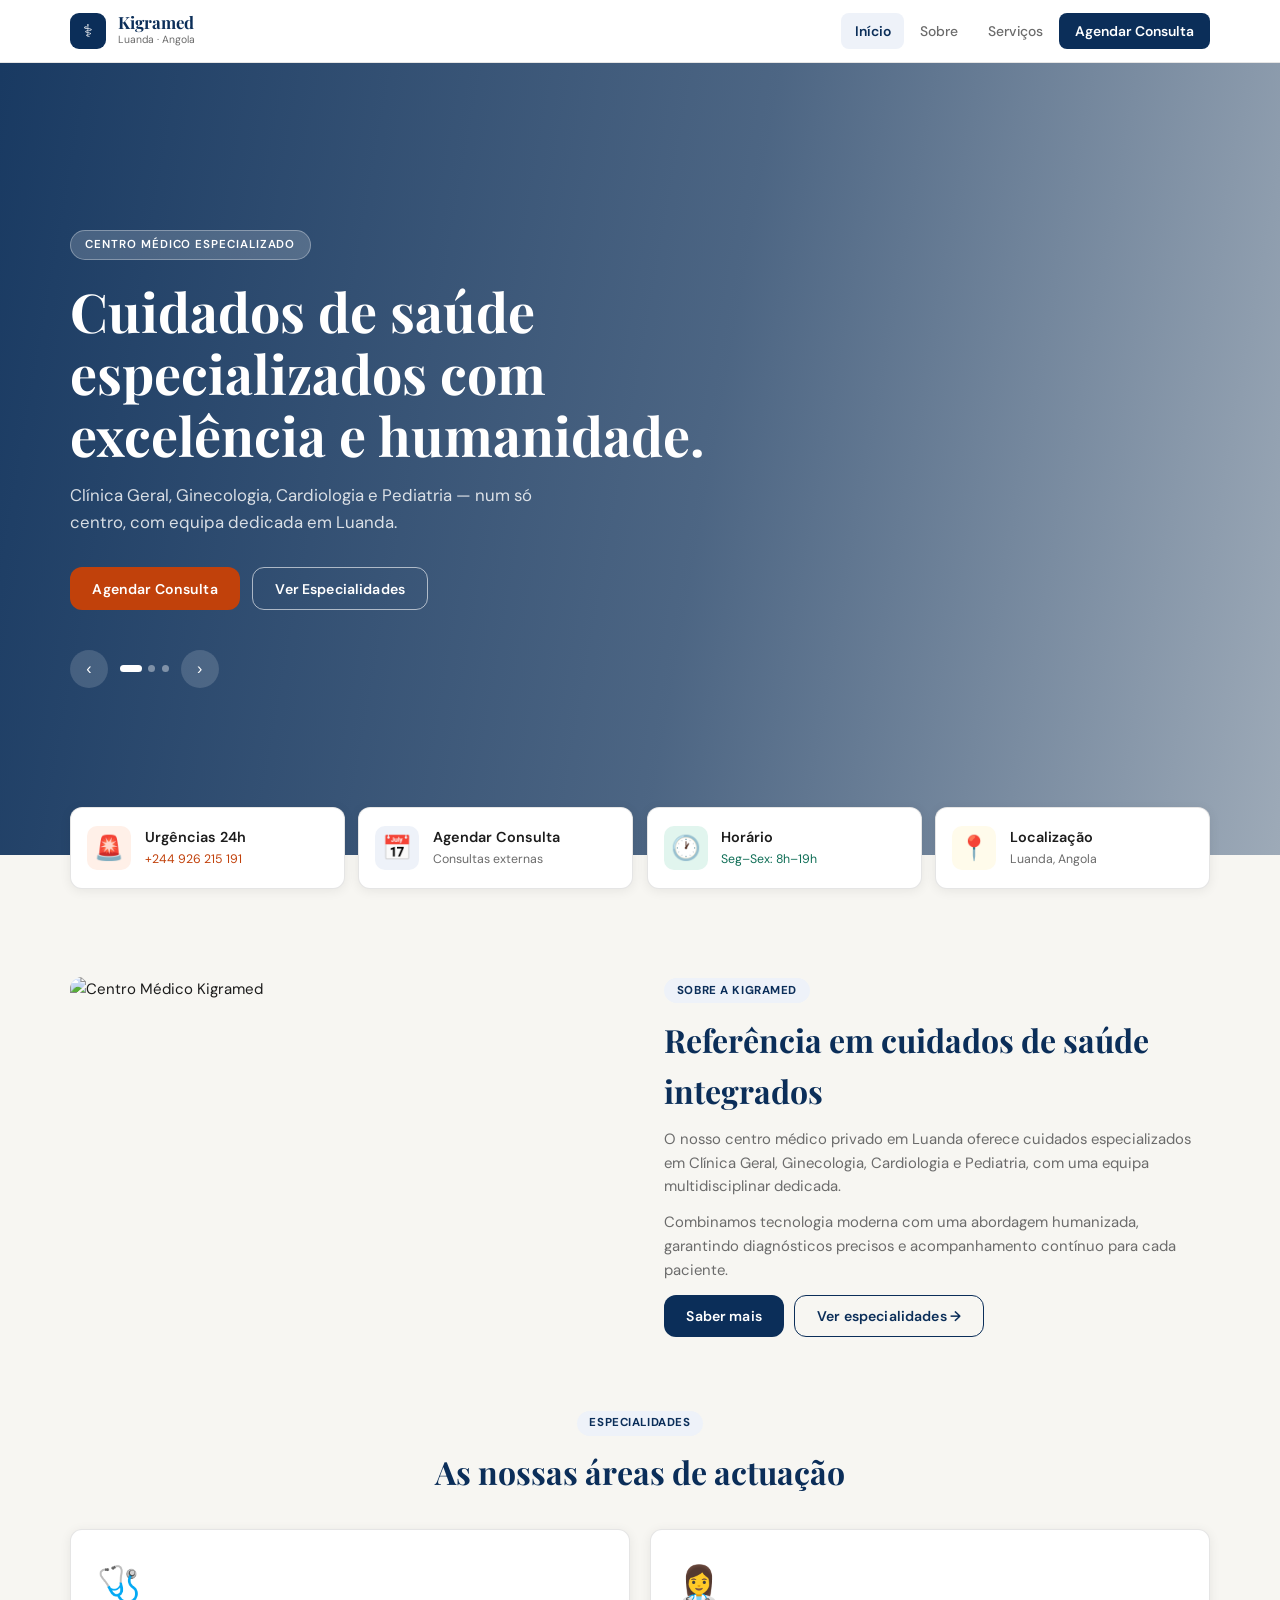
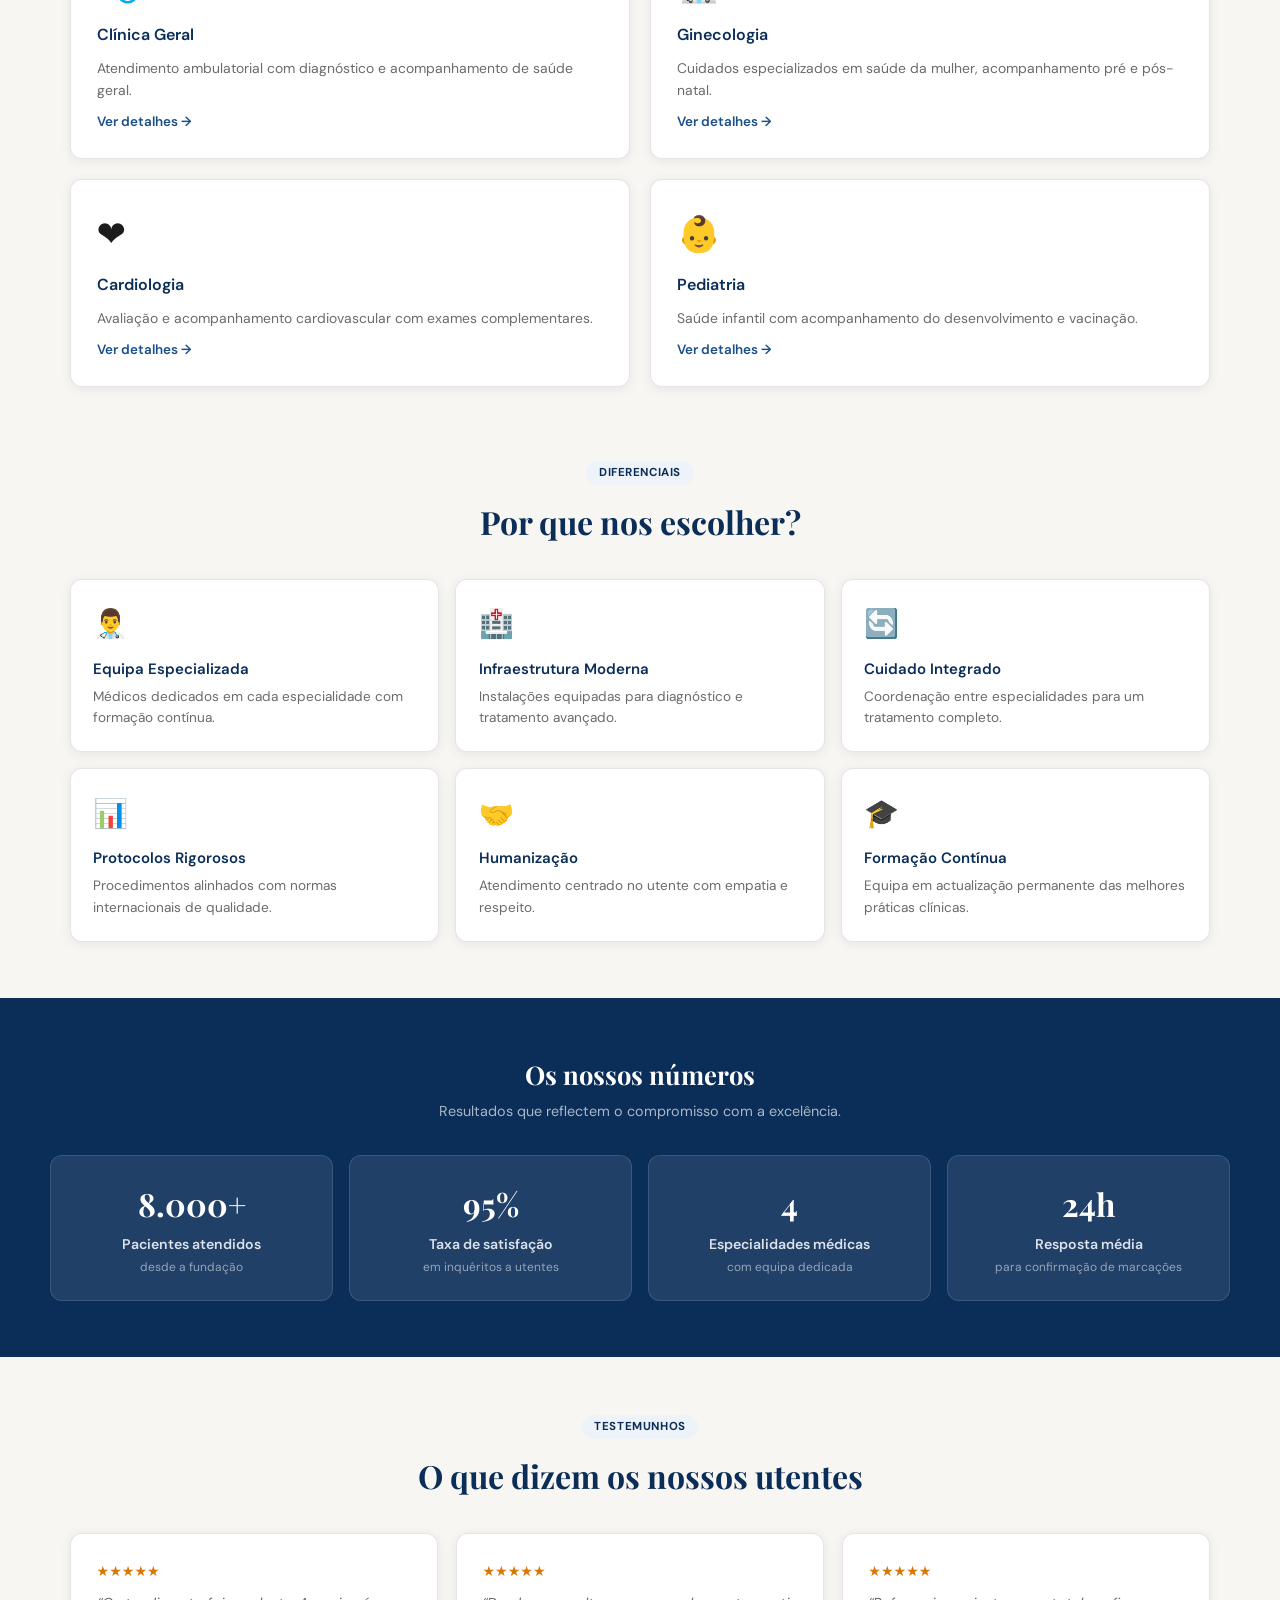
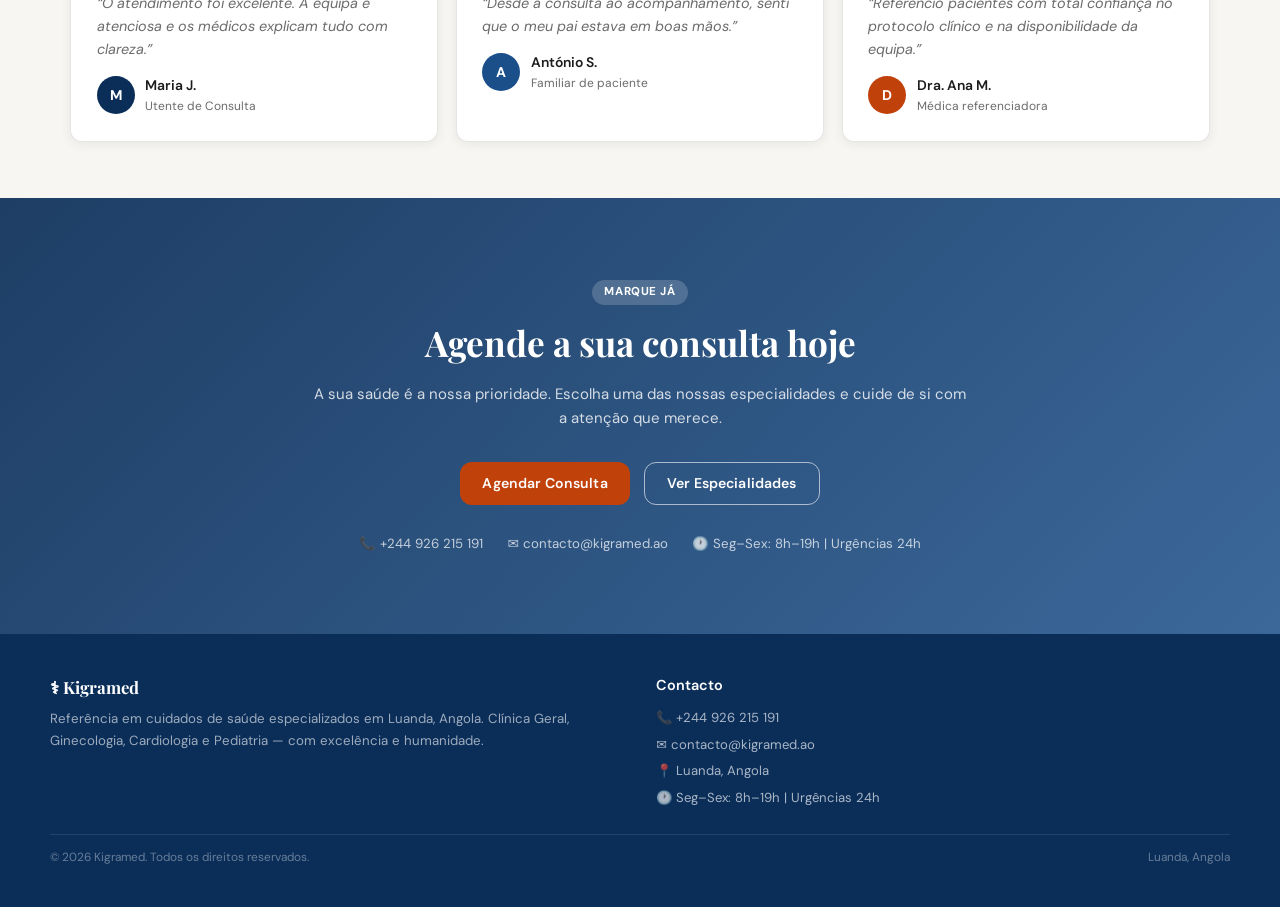
==== commit e953808d: "Mudanças no front e resolução da questão da hora" ====
--- a/src/Frontend/frontend-cliente/index.html
+++ b/src/Frontend/frontend-cliente/index.html
@@ -3,10 +3,11 @@
 <head>
 <meta charset="UTF-8">
 <meta name="viewport" content="width=device-width, initial-scale=1.0">
-<title>Kigramed — Clínica Médica Especializada</title>
+<title>Kigramed — Centro Médico Especializado</title>
 <link rel="preconnect" href="https://fonts.googleapis.com">
 <link href="https://fonts.googleapis.com/css2?family=Playfair+Display:wght@600;700&family=DM+Sans:wght@400;500;600&display=swap" rel="stylesheet">
 <link rel="stylesheet" href="style.css">
+<link rel="stylesheet" href="agendamento.css">
 </head>
 <body>
 
@@ -47,7 +48,7 @@
       <div class="hero-slide" style="background-image:url('https://images.unsplash.com/photo-1538108149393-fbbd81895907?auto=format&fit=crop&w=2000&q=80')"><div class="hero-overlay"></div></div>
     </div>
     <div class="hero-body">
-      <div class="hero-badge">Clínica Médica Especializada</div>
+      <div class="hero-badge">Centro Médico Especializado</div>
       <h1 class="hero-title">Cuidados de saúde especializados com excelência e humanidade.</h1>
       <p class="hero-sub">Clínica Geral, Ginecologia, Cardiologia e Pediatria — num só centro, com equipa dedicada em Luanda.</p>
       <div class="hero-actions">
@@ -71,7 +72,7 @@
     <div class="quick-grid">
       <div class="quick-card" onclick="go('agendamento')">
         <div class="quick-ico" style="background:#FFF0E8">🚨</div>
-        <div><h4>Urgências 24h</h4><p style="color:var(--accent)">+244 9XX XXX XXX</p></div>
+        <div><h4>Urgências 24h</h4><p style="color:var(--accent)">+244 926 215 191</p></div>
       </div>
       <div class="quick-card" onclick="go('agendamento')">
         <div class="quick-ico" style="background:#EEF2F9">📅</div>
@@ -79,7 +80,7 @@
       </div>
       <div class="quick-card" onclick="go('sobre')">
         <div class="quick-ico" style="background:#E1F5EE">🕐</div>
-        <div><h4>Horário</h4><p style="color:var(--teal)">Seg–Sex: 7h–19h</p></div>
+        <div><h4>Horário</h4><p style="color:var(--teal)">Seg–Sex: 8h–19h</p></div>
       </div>
       <div class="quick-card" onclick="go('sobre')">
         <div class="quick-ico" style="background:#FFFBEB">📍</div>
@@ -91,11 +92,11 @@
   <!-- APRESENTAÇÃO -->
   <div class="section" style="margin-top:2rem">
     <div class="pres-grid">
-      <img class="pres-img" src="https://images.unsplash.com/photo-1582750433449-648ed127bb54?auto=format&fit=crop&w=800&q=80" alt="Clínica Kigramed">
+      <img class="pres-img" src="https://images.unsplash.com/photo-1582750433449-648ed127bb54?auto=format&fit=crop&w=800&q=80" alt="Centro Médico Kigramed">
       <div>
         <div class="pill">Sobre a Kigramed</div>
         <h2 class="section-title">Referência em cuidados de saúde integrados</h2>
-        <p style="color:var(--muted);margin:.75rem 0;font-size:.93rem">A nossa clínica médica privada em Luanda oferece cuidados especializados em Clínica Geral, Ginecologia, Cardiologia e Pediatria, com uma equipa multidisciplinar dedicada.</p>
+        <p style="color:var(--muted);margin:.75rem 0;font-size:.93rem">O nosso centro médico privado em Luanda oferece cuidados especializados em Clínica Geral, Ginecologia, Cardiologia e Pediatria, com uma equipa multidisciplinar dedicada.</p>
         <p style="color:var(--muted);margin:.75rem 0;font-size:.93rem">Combinamos tecnologia moderna com uma abordagem humanizada, garantindo diagnósticos precisos e acompanhamento contínuo para cada paciente.</p>
         <div class="pres-btns">
           <button class="btn btn-primary" onclick="go('sobre')">Saber mais</button>
@@ -158,8 +159,8 @@
   <!-- KPIs -->
   <div class="kpi-band">
     <div class="kpi-inner">
-      <h2 style="font-family:var(--font-display);font-size:1.6rem;font-weight:700;color:#fff;margin-bottom:.3rem">Os nossos números</h2>
-      <p style="color:rgba(255,255,255,.65);font-size:.9rem">Resultados que reflectem o compromisso com a excelência.</p>
+      <h2 style="font-family:var(--font-display);font-size:1.6rem;font-weight:700;color:#fff;margin-bottom:.3rem; text-align: center;">Os nossos números</h2>
+      <p style="color:rgba(255,255,255,.65);font-size:.9rem; text-align: center;">Resultados que reflectem o compromisso com a excelência.</p>
       <div class="kpi-grid">
         <div class="kpi-card"><div class="kpi-val">8.000+</div><div class="kpi-lbl">Pacientes atendidos</div><div class="kpi-det">desde a fundação</div></div>
         <div class="kpi-card"><div class="kpi-val">95%</div><div class="kpi-lbl">Taxa de satisfação</div><div class="kpi-det">em inquéritos a utentes</div></div>
@@ -215,9 +216,9 @@
         <button class="btn btn-outline" onclick="go('servicos')">Ver Especialidades</button>
       </div>
       <div class="cta-contacts">
-        <span>📞 +244 9XX XXX XXX</span>
+        <span>📞 +244 926 215 191</span>
         <span>✉️ contacto@kigramed.ao</span>
-        <span>🕐 Seg–Sex: 7h–19h | Urgências 24h</span>
+        <span>🕐 Seg–Sex: 8h–19h | Urgências 24h</span>
       </div>
     </div>
   </div>
@@ -228,7 +229,7 @@
   <div class="page-hero" style="background-image:url('https://images.unsplash.com/photo-1576091160550-2173dba999ef?auto=format&fit=crop&w=2000&q=80')">
     <div class="page-hero-overlay"></div>
     <div class="page-hero-body">
-      <div class="pill-white">Sobre a Kigramed</div>
+      <div class="pill-white">Sobre o Kigramed</div>
       <h1 class="page-hero-title">Cuidados de saúde com excelência e compromisso.</h1>
       <p class="page-hero-sub">Referência em Luanda pela qualidade do atendimento e dedicação à saúde dos angolanos.</p>
     </div>
@@ -240,8 +241,8 @@
         <img class="sobre-img" src="https://images.unsplash.com/photo-1576091160550-2173dba999ef?auto=format&fit=crop&w=800&q=80" alt="Equipa Kigramed">
         <div class="sobre-text">
           <div class="pill">Quem Somos</div>
-          <h2 class="section-title">Kigramed — Clínica Médica Especializada</h2>
-          <p>A Kigramed foi fundada com a missão de proporcionar cuidados de saúde de elevada qualidade à população angolana, combinando rigor clínico com humanização no atendimento.</p>
+          <h2 class="section-title">Kigramed — Centro Médico Especializado</h2>
+          <p>O Kigramed foi fundado com a missão de proporcionar cuidados de saúde de elevada qualidade à população angolana, combinando rigor clínico com humanização no atendimento.</p>
           <p>Contamos com especialistas em Clínica Geral, Ginecologia, Cardiologia e Pediatria, trabalhando de forma integrada para garantir diagnósticos completos e acompanhamento contínuo a cada paciente.</p>
           <p>A nossa abordagem centraliza o utente em cada decisão clínica, promovendo a transparência na comunicação, o respeito pela dignidade humana e a melhoria constante dos nossos serviços.</p>
         </div>
@@ -285,8 +286,8 @@
 
   <div class="kpi-band">
     <div class="kpi-inner">
-      <h2 style="font-family:var(--font-display);font-size:1.6rem;font-weight:700;color:#fff;margin-bottom:.3rem">Os nossos resultados</h2>
-      <p style="color:rgba(255,255,255,.65);font-size:.9rem">Números que traduzem o compromisso com a qualidade.</p>
+      <h2 style="font-family:var(--font-display);font-size:1.6rem;font-weight:700;color:#fff;margin-bottom:.3rem; text-align: center;">Os nossos resultados</h2>
+      <p style="color:rgba(255,255,255,.65);font-size:.9rem; text-align: center;">Números que traduzem o compromisso com a qualidade.</p>
       <div class="kpi-grid">
         <div class="kpi-card"><div class="kpi-val">8.000+</div><div class="kpi-lbl">Pacientes atendidos</div><div class="kpi-det">desde a fundação</div></div>
         <div class="kpi-card"><div class="kpi-val">95%</div><div class="kpi-lbl">Taxa de satisfação</div><div class="kpi-det">em inquéritos a utentes</div></div>
@@ -402,217 +403,282 @@
 </div>
 
 <!-- ════════════════════════════════════ AGENDAMENTO ════════════════════════════════════ -->
+<!-- AGENDAMENTO SECTION — substitui apenas o conteúdo de id="page-agendamento" -->
 <div id="page-agendamento" class="page">
-  <div style="background:var(--bg);min-height:85vh;padding-bottom:2rem">
-    <div class="agend-wrap">
-      <div style="text-align:center;margin-bottom:1.5rem;padding-top:1rem">
-        <div class="pill">Marcações Online</div>
-        <h2 class="section-title">Agendar Consulta</h2>
-        <p class="section-sub" style="margin:0 auto">Preencha o formulário para solicitar a sua marcação. Receberá confirmação via SMS.</p>
-      </div>
-
-      <!-- TABS: Novo Pedido / Consultar Estado -->
-      <div class="tabs-row">
-        <button class="tab-btn active" id="tab-novo" onclick="switchTab('novo')">📝 Novo Pedido</button>
-        <button class="tab-btn" id="tab-estado" onclick="switchTab('estado')">🔍 Consultar Estado</button>
-      </div>
-
-      <!-- ── TAB: NOVO PEDIDO ── -->
-      <div id="tab-novo-content">
-        <div class="agend-card">
-          <div class="agend-hdr">
-            <h2>Formulário de Agendamento</h2>
-            <p>A confirmação será feita por SMS após análise do pedido.</p>
-          </div>
-
-          <!-- Step bar -->
-          <div class="steps-bar">
-            <div class="step-tab active" id="st1">1. Os seus dados</div>
-            <div class="step-tab" id="st2">2. Paciente</div>
-            <div class="step-tab" id="st3">3. Consulta</div>
-            <div class="step-tab" id="st4">4. Pedido</div>
-          </div>
-
-          <!-- STEP 1: Dados do cliente -->
-          <div class="agend-body" id="s1">
-            <div id="s1-alert"></div>
-            <div class="form-row">
-              <div class="form-group">
-                <label class="form-label">NIF do Cliente *</label>
-                <input type="text" class="form-input" id="f-nif" placeholder="Ex: 123456789" maxlength="15">
-              </div>
-              <div class="form-group">
-                <label class="form-label">Nome do Paciente *</label>
-                <input type="text" class="form-input" id="f-nome" placeholder="Ex: Maria da Silva" maxlength="100">
-              </div>
-            </div>
-            <div class="form-row">
-              <div class="form-group">
-                <label class="form-label">Data de Nascimento *</label>
-                <input type="date" class="form-input" id="f-nascimento">
-              </div>
-              <div class="form-group">
-                <label class="form-label">Sexo *</label>
-                <select class="form-input" id="f-genero">
-                  <option value="">Seleccione o género</option>
+  <div class="ag-hero">
+    <div class="ag-hero-inner">
+      <span class="ag-hero-badge">Marcações Online</span>
+      <h1 class="ag-hero-title">Agende a sua consulta</h1>
+      <p class="ag-hero-sub">Rápido, seguro e confirmado por SMS. Sem filas, sem esperas.</p>
+    </div>
+  </div>
+
+  <div class="ag-outer">
+    <!-- TABS -->
+    <div class="ag-tabs">
+      <button class="ag-tab active" id="tab-novo" onclick="switchTab('novo')">
+        <svg width="16" height="16" fill="none" stroke="currentColor" stroke-width="2" viewBox="0 0 24 24"><path d="M12 5v14M5 12h14"/></svg>
+        Novo Pedido
+      </button>
+      <button class="ag-tab" id="tab-estado" onclick="switchTab('estado')">
+        <svg width="16" height="16" fill="none" stroke="currentColor" stroke-width="2" viewBox="0 0 24 24"><circle cx="11" cy="11" r="8"/><path d="m21 21-4.35-4.35"/></svg>
+        Consultar Estado
+      </button>
+    </div>
+
+    <!-- ══ TAB NOVO PEDIDO ══ -->
+    <div id="tab-novo-content">
+      <div class="ag-card">
+
+        <!-- STEPPER -->
+        <div class="ag-stepper">
+          <div class="ag-step active" id="st1">
+            <div class="ag-step-circle">1</div>
+            <span class="ag-step-label">Identificação</span>
+          </div>
+          <div class="ag-step-line"></div>
+          <div class="ag-step" id="st2">
+            <div class="ag-step-circle">2</div>
+            <span class="ag-step-label">Para quem?</span>
+          </div>
+          <div class="ag-step-line"></div>
+          <div class="ag-step" id="st3">
+            <div class="ag-step-circle">3</div>
+            <span class="ag-step-label">Dados & Consulta</span>
+          </div>
+          <div class="ag-step-line"></div>
+          <div class="ag-step" id="st4">
+            <div class="ag-step-circle">4</div>
+            <span class="ag-step-label">Confirmação</span>
+          </div>
+        </div>
+
+        <!-- ── STEP 1: IDENTIFICAÇÃO ── -->
+        <div class="ag-body" id="s1">
+          <div class="ag-body-hdr">
+            <div class="ag-body-ico">🪪</div>
+            <div>
+              <h3>Identificação do cliente</h3>
+              <p>Introduza o seu NIF para verificar os seus dados no sistema.</p>
+            </div>
+          </div>
+          <div id="s1-alert"></div>
+          <div class="ag-field-group">
+            <label class="ag-label">NIF do cliente <span class="ag-req">*</span></label>
+            <div class="ag-input-row">
+              <input type="text" class="ag-input" id="f-nif" placeholder="Ex: 006123456AB123" maxlength="15" oninput="onNifInput()" autocomplete="off">
+              <button type="button" class="ag-btn-verify" onclick="buscarClientePorNif()">Verificar</button>
+            </div>
+            <div id="nif-feedback" class="ag-feedback"></div>
+          </div>
+          <div class="ag-field-group" id="nome-cliente-group">
+            <label class="ag-label">Nome do titular <span class="ag-req">*</span></label>
+            <input type="text" class="ag-input" id="f-nome-cliente" placeholder="Ex: João Manuel da Silva" maxlength="100">
+            <span class="ag-hint">Preencha o nome se é um novo cliente</span>
+          </div>
+          <div class="ag-field-group">
+            <label class="ag-label">Telefone / WhatsApp <span class="ag-req">*</span></label>
+            <div class="ag-tel-wrap">
+              <span class="ag-tel-flag">🇦🇴 +244</span>
+              <input type="tel" class="ag-input ag-input-tel" id="f-telefone" placeholder="9XX XXX XXX" maxlength="20" inputmode="tel" oninput="handlePhoneMask(this)">
+            </div>
+            <span class="ag-hint">Receberá notificações de confirmação neste número</span>
+          </div>
+          <div class="ag-actions">
+            <button class="ag-btn-primary" onclick="irStep2()">Continuar <span class="ag-arrow">→</span></button>
+          </div>
+        </div>
+
+        <!-- ── STEP 2: PARA QUEM? ── -->
+        <div class="ag-body" id="s2" style="display:none">
+          <div class="ag-body-hdr">
+            <div class="ag-body-ico">👤</div>
+            <div>
+              <h3>A consulta é para quem?</h3>
+              <p>Indique se a consulta é para si ou para outra pessoa.</p>
+            </div>
+          </div>
+          <div id="s2-alert"></div>
+          <div class="ag-quem-btns">
+            <button class="ag-quem-btn" id="btn-eumesmo" onclick="selecionarQuem('eumesmo')">
+              <span class="ag-quem-ico">🙋</span>
+              <span>Eu mesmo</span>
+            </button>
+            <button class="ag-quem-btn" id="btn-outra" onclick="selecionarQuem('outra')">
+              <span class="ag-quem-ico">👥</span>
+              <span>Outra pessoa</span>
+            </button>
+          </div>
+          <div id="parentesco-group" class="ag-field-group" style="display:none;margin-top:1.25rem">
+            <label class="ag-label">Grau de parentesco <span class="ag-req">*</span></label>
+            <select class="ag-input" id="f-relacao-select">
+              <option value="">Seleccione...</option>
+            </select>
+          </div>
+          <div class="ag-actions ag-actions-between" style="margin-top:1.5rem">
+            <button class="ag-btn-ghost" onclick="voltarStep1()">← Voltar</button>
+            <button class="ag-btn-primary" onclick="irStep3()">Próximo →</button>
+          </div>
+        </div>
+
+        <!-- ── STEP 3: DADOS DO PACIENTE + CONSULTA ── -->
+        <div class="ag-body" id="s3" style="display:none">
+          <div id="s3-alert"></div>
+          <div class="ag-two-col">
+            <!-- coluna esquerda: dados paciente -->
+            <div class="ag-col">
+              <div class="ag-col-title">
+                <span class="ag-col-ico">🧑‍⚕️</span> Dados do paciente
+              </div>
+              <div class="ag-field-group">
+                <label class="ag-label">Nome completo do paciente <span class="ag-req">*</span></label>
+                <input type="text" class="ag-input" id="f-nome" placeholder="Ex: Maria da Silva" maxlength="100">
+              </div>
+              <div class="ag-row-2">
+                <div class="ag-field-group">
+                  <label class="ag-label">Data de nascimento <span class="ag-req">*</span></label>
+                  <input type="date" class="ag-input" id="f-nascimento">
+                </div>
+                <div class="ag-field-group">
+                  <label class="ag-label">Género <span class="ag-req">*</span></label>
+                  <select class="ag-input" id="f-genero">
+                    <option value="">Seleccionar</option>
+                  </select>
+                </div>
+              </div>
+            </div>
+            <!-- coluna direita: dados consulta -->
+            <div class="ag-col">
+              <div class="ag-col-title">
+                <span class="ag-col-ico">📅</span> Dados da consulta
+              </div>
+              <div class="ag-field-group">
+                <label class="ag-label">Especialidade <span class="ag-req">*</span></label>
+                <select class="ag-input" id="f-esp" onchange="carregarServicos()">
+                  <option value="">A carregar...</option>
                 </select>
               </div>
-            </div>
-            <div class="form-group">
-              <label class="form-label">Relação com o paciente *</label>
-              <select class="form-input" id="f-relacao">
-                <option value="">Seleccione</option>
-              </select>
-            </div>
-            <div style="display:flex;justify-content:flex-end;margin-top:.5rem">
-              <button class="btn btn-primary" onclick="irStep2()">Continuar →</button>
-            </div>
-          </div>
-
-          <!-- STEP 2: Dados do paciente -->
-          <div class="agend-body" id="s2" style="display:none">
-            <div id="s2-alert"></div>
-            <div class="form-group">
-              <label class="form-label">Especialidade *</label>
-              <select class="form-input" id="f-esp" onchange="carregarServicos()">
-                <option value="">A carregar especialidades...</option>
-              </select>
-            </div>
-            <div class="form-group">
-              <label class="form-label">Serviço *</label>
-              <select class="form-input" id="f-srv" disabled>
-                <option value="">Seleccione a especialidade primeiro</option>
-              </select>
-              <div class="form-hint" id="srv-preco-hint" style="color:var(--teal);font-weight:600"></div>
-            </div>
-            <div class="form-group">
-              <label class="form-label">Data e Hora Pretendida *</label>
-              <input type="datetime-local" class="form-input" id="f-data">
-              <div class="form-hint">Horário sujeito a disponibilidade — a secretaria confirmará via SMS</div>
-            </div>
-            <div class="form-group">
-              <label class="form-label">Observações</label>
-              <textarea class="form-input" id="f-obs" rows="3" placeholder="Informações adicionais (opcional)"></textarea>
-            </div>
-            <div style="display:flex;gap:.65rem;justify-content:space-between;margin-top:.5rem;flex-wrap:wrap">
-              <button class="btn btn-ghost" onclick="voltarStep1()">← Voltar</button>
-              <button class="btn btn-primary" onclick="irStep3()">Continuar →</button>
-            </div>
-          </div>
-
-          <!-- STEP 3: Revisão do pedido -->
-          <div class="agend-body" id="s3" style="display:none">
-            <div id="s3-alert"></div>
-            <div class="pedido-box" style="margin-bottom:1rem">
-              <div class="pedido-label">Resumo do Pedido</div>
-              <div class="pedido-content" id="pedido-resumo">
-                <p><strong>Cliente NIF:</strong> <span id="res-nif">—</span></p>
-                <p><strong>Paciente:</strong> <span id="res-nome">—</span></p>
-                <p><strong>Data de Nascimento:</strong> <span id="res-nasc">—</span></p>
-                <p><strong>Género:</strong> <span id="res-genero">—</span></p>
-                <p><strong>Relação:</strong> <span id="res-relacao">—</span></p>
-                <p><strong>Especialidade:</strong> <span id="res-esp">—</span></p>
-                <p><strong>Serviço:</strong> <span id="res-srv">—</span></p>
-                <p><strong>Horário:</strong> <span id="res-data">—</span></p>
-                <p><strong>Observações:</strong> <span id="res-obs">—</span></p>
-              </div>
-            </div>
-            <div style="display:flex;gap:.65rem;justify-content:space-between;margin-top:.5rem;flex-wrap:wrap">
-              <button class="btn btn-ghost" onclick="voltarStep2()">← Voltar</button>
-              <button class="btn btn-primary" id="btn-s3" onclick="submeterPedido()">Enviar Pedido</button>
-            </div>
-            <div class="loading-overlay" id="loading-s3">
-              <div class="spinner"></div> A enviar pedido...
-            </div>
-          </div>
-
-          <!-- STEP 4: Pedido criado -->
-          <div class="agend-body" id="s4" style="display:none">
-            <div class="alert alert-success" style="margin-bottom:1.25rem">
-              ✅ Pedido criado com sucesso! Aguarde confirmação via SMS.
-            </div>
-            <div class="pedido-box">
-              <div class="pedido-label">Número do seu pedido</div>
-              <div class="pedido-num" id="pedido-num-display">—</div>
-              <div style="font-size:.75rem;color:var(--muted);margin-top:.35rem">Guarde este número — precisará dele para acompanhar o estado.</div>
-            </div>
-            <button class="btn btn-primary" onclick="irParaConsulta()">
-              🔍 Consultar Estado do Pedido
+              <div class="ag-field-group">
+                <label class="ag-label">Serviço <span class="ag-req">*</span></label>
+                <select class="ag-input" id="f-srv" disabled>
+                  <option value="">Seleccione a especialidade primeiro</option>
+                </select>
+                <div class="ag-preco" id="srv-preco-hint"></div>
+              </div>
+              <div class="ag-field-group">
+                <label class="ag-label">Data e hora pretendida <span class="ag-req">*</span></label>
+                <input type="datetime-local" class="ag-input" id="f-data">
+                <span class="ag-hint">Sujeito a disponibilidade — confirmação via SMS</span>
+              </div>
+              <div class="ag-field-group">
+                <label class="ag-label">Observações <span class="ag-opt">(opcional)</span></label>
+                <textarea class="ag-input ag-textarea" id="f-obs" rows="3" placeholder="Alergias, medicação, sintomas relevantes..."></textarea>
+              </div>
+            </div>
+          </div>
+          <div class="ag-actions ag-actions-between">
+            <button class="ag-btn-ghost" onclick="voltarStep2()">← Voltar</button>
+            <button class="ag-btn-primary" id="btn-s3" onclick="submeterPedido()">
+              <span id="btn-s3-label">Enviar Pedido</span>
+              <div class="ag-btn-spinner" id="btn-s3-spinner" style="display:none"></div>
             </button>
           </div>
-        </div>
-      </div>
-
-      <!-- ── TAB: CONSULTAR ESTADO ── -->
-      <div id="tab-estado-content" style="display:none">
-        <div class="agend-card">
-          <div class="agend-hdr">
-            <h2>Estado do Pedido</h2>
-            <p>Consulte o estado da sua marcação pelo número do pedido.</p>
-          </div>
-          <div class="agend-body">
-            <div class="form-group">
-              <label class="form-label">Número do Pedido</label>
-              <div class="estado-form">
-                <input type="text" class="form-input" id="estado-num" placeholder="Ex: PED-2026-1234">
-                <button class="btn btn-primary" onclick="consultarEstado()">Consultar</button>
-              </div>
-            </div>
-            <div class="loading-overlay" id="loading-estado">
-              <div class="spinner"></div> A consultar...
-            </div>
-            <div class="estado-result" id="estado-result" style="display:none">
-              <div class="card" style="padding:1.5rem">
-                <div style="display:flex;align-items:center;justify-content:space-between;flex-wrap:wrap;gap:.75rem;margin-bottom:1rem">
-                  <div>
-                    <div style="color:var(--muted);font-size:.75rem;margin-bottom:.2rem">Número do Pedido</div>
-                    <div style="font-family:var(--font-display);font-size:1.2rem;font-weight:700;color:var(--primary)" id="er-num">—</div>
-                  </div>
-                  <div id="er-badge"></div>
+          <div class="ag-loading" id="loading-s3" style="display:none">
+            <div class="ag-spinner"></div> A submeter pedido...
+          </div>
+        </div>
+
+        <!-- ── STEP 4: CONFIRMAÇÃO ── -->
+        <div class="ag-body" id="s4" style="display:none">
+          <div class="ag-success">
+            <div class="ag-success-ico">✅</div>
+            <h3>Pedido enviado com sucesso!</h3>
+            <p>A secretaria irá analisar e confirmar o horário via SMS em breve.</p>
+            <div class="ag-pedido-box">
+              <span class="ag-pedido-label">Número do seu pedido</span>
+              <span class="ag-pedido-num" id="pedido-num-display">—</span>
+              <span class="ag-pedido-hint">Guarde este número — precisará dele para acompanhar o estado</span>
+            </div>
+            <div class="ag-info-box">
+              ⏳ Após confirmação do horário, receberá um SMS com os dados bancários para pagamento.
+            </div>
+            <div class="ag-success-btns">
+              <button class="ag-btn-primary" onclick="irParaConsulta()">🔍 Acompanhar estado</button>
+              <button class="ag-btn-ghost" onclick="novoPedido()">Novo pedido</button>
+            </div>
+          </div>
+        </div>
+
+      </div><!-- /ag-card -->
+    </div><!-- /tab-novo-content -->
+
+    <!-- ══ TAB CONSULTAR ESTADO ══ -->
+    <div id="tab-estado-content" style="display:none">
+      <div class="ag-card">
+        <div class="ag-body">
+          <div class="ag-body-hdr">
+            <div class="ag-body-ico">🔍</div>
+            <div>
+              <h3>Estado do pedido</h3>
+              <p>Consulte a situação da sua marcação a qualquer momento.</p>
+            </div>
+          </div>
+          <div class="ag-estado-search">
+            <input type="text" class="ag-input" id="estado-num" placeholder="Ex: PED-2026-AB12" oninput="this.value=this.value.toUpperCase()">
+            <button class="ag-btn-primary" onclick="consultarEstado()">Consultar</button>
+          </div>
+          <div class="ag-loading" id="loading-estado" style="display:none">
+            <div class="ag-spinner"></div> A consultar...
+          </div>
+          <div id="estado-result" style="display:none">
+            <div class="ag-estado-card">
+              <div class="ag-estado-top">
+                <div>
+                  <div class="ag-estado-num-label">Número do pedido</div>
+                  <div class="ag-estado-num" id="er-num">—</div>
                 </div>
-                <div style="display:grid;grid-template-columns:1fr 1fr;gap:1rem;font-size:.87rem">
-                  <div><div style="color:var(--muted);font-size:.75rem;margin-bottom:.15rem">Especialidade</div><div style="font-weight:600" id="er-esp">—</div></div>
-                  <div><div style="color:var(--muted);font-size:.75rem;margin-bottom:.15rem">Horário Pretendido</div><div style="font-weight:600" id="er-horario">—</div></div>
-                  <div id="er-prazo-wrap" style="display:none"><div style="color:var(--muted);font-size:.75rem;margin-bottom:.15rem">Prazo de Pagamento</div><div style="font-weight:600;color:var(--accent)" id="er-prazo">—</div></div>
+                <div id="er-badge"></div>
+              </div>
+              <div class="ag-estado-grid">
+                <div class="ag-estado-item">
+                  <span class="ag-estado-item-label">Especialidade</span>
+                  <span class="ag-estado-item-val" id="er-esp">—</span>
                 </div>
-                <div style="margin-top:1rem;padding-top:1rem;border-top:1px solid var(--border)">
-                  <div id="er-instrucao" style="font-size:.84rem;color:var(--muted)"></div>
-                  <div id="comp-section" style="display:none;margin-top:1.25rem;padding-top:1.25rem;border-top:1px solid var(--border)">
-                    <label class="form-label" style="margin-bottom:.5rem">
-                      Enviar Comprovativo de Pagamento
-                    </label>
-                    <p style="font-size:.83rem;color:var(--muted);margin-bottom:.75rem">
-                      Efectue a transferência bancária e envie o comprovativo abaixo. Tem 30 minutos após a confirmação do horário.
-                    </p>
-                    <div class="form-group">
-                      <label class="form-label">Ficheiro (PDF, JPG ou PNG — máx. 5MB)</label>
-                      <div class="file-picker">
-                        <input type="file" id="comp-file" accept=".pdf,.jpg,.jpeg,.png" style="display:none" onchange="atualizarFicheiro(this)">
-                        <button type="button" class="btn btn-ghost file-btn" onclick="document.getElementById('comp-file').click()">
-                          📎 Escolher ficheiro
-                        </button>
-                        <span class="file-name" id="file-name-label">Nenhum ficheiro seleccionado</span>
-                      </div>
-                    </div>
-                    <div id="comp-alert"></div>
-                    <div class="loading-overlay" id="loading-comp">
-                      <div class="spinner"></div> A enviar comprovativo...
-                    </div>
-                    <button class="btn btn-teal" id="btn-comp" onclick="enviarComprovatioEstado()">
-                      📎 Enviar Comprovativo
-                    </button>
-                  </div>
+                <div class="ag-estado-item">
+                  <span class="ag-estado-item-label">Horário pretendido</span>
+                  <span class="ag-estado-item-val" id="er-horario">—</span>
                 </div>
-              </div>
-            </div>
-            <div id="estado-error" style="display:none"></div>
-          </div>
-        </div>
-      </div>
-
-    </div>
-  </div>
+                <div class="ag-estado-item" id="er-prazo-wrap" style="display:none">
+                  <span class="ag-estado-item-label">Prazo de pagamento</span>
+                  <span class="ag-estado-item-val ag-prazo-val" id="er-prazo">—</span>
+                </div>
+              </div>
+              <div class="ag-estado-instrucao" id="er-instrucao"></div>
+              <div id="comp-section" style="display:none">
+                <div class="ag-comp-title">Enviar comprovativo de pagamento</div>
+                <p class="ag-comp-sub">Efectue a transferência e envie o comprovativo. Formatos aceites: PDF, JPG, PNG (máx. 5MB).</p>
+                <div class="ag-file-area" onclick="document.getElementById('comp-file').click()">
+                  <input type="file" id="comp-file" accept=".pdf,.jpg,.jpeg,.png" style="display:none" onchange="atualizarFicheiro(this)">
+                  <div class="ag-file-ico">📎</div>
+                  <div class="ag-file-label" id="file-name-label">Clique para seleccionar ficheiro</div>
+                  <div class="ag-file-hint">PDF, JPG ou PNG — máx. 5MB</div>
+                </div>
+                <div id="comp-alert"></div>
+                <div class="ag-loading" id="loading-comp" style="display:none">
+                  <div class="ag-spinner"></div> A enviar comprovativo...
+                </div>
+                <button class="ag-btn-teal" id="btn-comp" onclick="enviarComprovatioEstado()">Enviar comprovativo</button>
+              </div>
+            </div>
+          </div>
+          <div id="estado-error"></div>
+        </div>
+      </div>
+    </div>
+
+  </div><!-- /ag-outer -->
 </div>
+
 
 <!-- ─── FOOTER ─── -->
 <footer>
@@ -623,10 +689,10 @@
     </div>
     <div class="foot-contact">
       <h4>Contacto</h4>
-      <p>📞 +244 9XX XXX XXX</p>
+      <p>📞 +244 926 215 191</p>
       <p>✉️ contacto@kigramed.ao</p>
       <p>📍 Luanda, Angola</p>
-      <p>🕐 Seg–Sex: 7h–19h | Urgências 24h</p>
+      <p>🕐 Seg–Sex: 8h–19h | Urgências 24h</p>
     </div>
   </div>
   <div class="foot-bottom">
--- a/src/Frontend/frontend-cliente/agendamento.css
+++ b/src/Frontend/frontend-cliente/agendamento.css
@@ -0,0 +1,469 @@
+/* ══════════════════════════════════════════════
+   AGENDAMENTO — Design System Kigramed 2026
+   Mobile-first · Acessível · SaaS-grade
+══════════════════════════════════════════════ */
+
+/* ── HERO ── */
+.ag-hero {
+  background: linear-gradient(135deg, var(--primary) 0%, var(--primary-mid) 100%);
+  padding: 3.5rem 1.25rem 2.5rem;
+  text-align: center;
+}
+.ag-hero-inner { max-width: 560px; margin: 0 auto; }
+.ag-hero-badge {
+  display: inline-block;
+  background: rgba(255,255,255,.15);
+  border: 1px solid rgba(255,255,255,.28);
+  color: rgba(255,255,255,.92);
+  font-size: .7rem; font-weight: 700;
+  letter-spacing: .1em; text-transform: uppercase;
+  padding: .28rem .9rem; border-radius: 999px;
+  margin-bottom: 1rem;
+}
+.ag-hero-title {
+  font-family: var(--font-display);
+  font-size: clamp(1.75rem, 4vw, 2.6rem);
+  font-weight: 700; color: #fff;
+  line-height: 1.15; margin-bottom: .65rem;
+}
+.ag-hero-sub { color: rgba(255,255,255,.75); font-size: .95rem; }
+
+/* ── OUTER WRAPPER ── */
+.ag-outer {
+  max-width: 820px;
+  margin: 0 auto;
+  padding: 2rem 1.25rem 3rem;
+}
+
+/* ── TABS ── */
+.ag-tabs {
+  display: flex; gap: .5rem;
+  justify-content: center;
+  margin-bottom: 1.75rem;
+}
+.ag-tab {
+  display: inline-flex; align-items: center; gap: .45rem;
+  padding: .55rem 1.35rem;
+  border-radius: 999px;
+  border: 1.5px solid var(--border);
+  font-size: .85rem; font-weight: 600;
+  color: var(--muted); background: var(--white);
+  cursor: pointer; transition: all .2s;
+}
+.ag-tab:hover { border-color: var(--primary-mid); color: var(--primary); }
+.ag-tab.active {
+  background: var(--primary); color: #fff;
+  border-color: var(--primary);
+  box-shadow: 0 4px 14px rgba(11,46,89,.25);
+}
+
+/* ── CARD ── */
+.ag-card {
+  background: var(--white);
+  border: 1px solid var(--border);
+  border-radius: 16px;
+  box-shadow: 0 4px 24px rgba(0,0,0,.07);
+  overflow: hidden;
+}
+
+/* ── STEPPER ── */
+.ag-stepper {
+  display: flex; align-items: center;
+  padding: 1.5rem 2rem;
+  border-bottom: 1px solid var(--border);
+  background: #FAFAF8;
+  overflow-x: auto;
+  gap: 0;
+}
+.ag-step {
+  display: flex; flex-direction: column; align-items: center;
+  gap: .35rem; flex-shrink: 0;
+}
+.ag-step-circle {
+  width: 32px; height: 32px;
+  border-radius: 50%;
+  border: 2px solid var(--border);
+  display: flex; align-items: center; justify-content: center;
+  font-size: .8rem; font-weight: 700;
+  color: var(--muted); background: var(--white);
+  transition: all .3s;
+}
+.ag-step-label {
+  font-size: .7rem; font-weight: 600;
+  color: var(--muted); white-space: nowrap;
+  transition: color .3s;
+}
+.ag-step.active .ag-step-circle {
+  background: var(--primary); border-color: var(--primary); color: #fff;
+  box-shadow: 0 0 0 4px rgba(11,46,89,.12);
+}
+.ag-step.active .ag-step-label { color: var(--primary); }
+.ag-step.done .ag-step-circle {
+  background: var(--teal); border-color: var(--teal); color: #fff;
+}
+.ag-step.done .ag-step-circle::after { content: '✓'; font-size: .85rem; }
+.ag-step.done .ag-step-label { color: var(--teal); }
+.ag-step-line {
+  flex: 1; height: 2px;
+  background: var(--border);
+  margin: 0 .5rem; margin-bottom: 1.2rem;
+  min-width: 24px;
+}
+
+/* ── BODY ── */
+.ag-body { padding: 2rem; }
+@media(max-width: 540px) { .ag-body { padding: 1.25rem; } }
+
+.ag-body-hdr {
+  display: flex; align-items: flex-start; gap: 1rem;
+  margin-bottom: 1.75rem;
+  padding-bottom: 1.25rem;
+  border-bottom: 1px solid var(--border);
+}
+.ag-body-ico {
+  font-size: 2rem; line-height: 1;
+  flex-shrink: 0; margin-top: .1rem;
+}
+.ag-body-hdr h3 {
+  font-size: 1.1rem; font-weight: 700;
+  color: var(--primary); margin-bottom: .2rem;
+}
+.ag-body-hdr p { font-size: .87rem; color: var(--muted); }
+
+/* ── FIELDS ── */
+.ag-field-group { margin-bottom: 1.25rem; }
+.ag-label {
+  display: block; font-size: .82rem; font-weight: 600;
+  color: var(--text); margin-bottom: .4rem;
+}
+.ag-req { color: var(--accent); }
+.ag-opt { color: var(--muted); font-weight: 400; font-size: .77rem; }
+.ag-hint { display: block; font-size: .74rem; color: var(--muted); margin-top: .3rem; }
+
+.ag-input {
+  width: 100%;
+  padding: .72rem .95rem;
+  border: 1.5px solid var(--border);
+  border-radius: 10px;
+  font-size: .9rem; color: var(--text);
+  background: var(--white);
+  font-family: var(--font-body);
+  transition: border-color .2s, box-shadow .2s;
+  appearance: none; -webkit-appearance: none;
+}
+.ag-input:focus {
+  outline: none;
+  border-color: var(--primary-mid);
+  box-shadow: 0 0 0 3.5px rgba(26,79,138,.1);
+}
+.ag-input:disabled {
+  background: var(--bg); color: var(--muted); cursor: not-allowed;
+}
+.ag-textarea { resize: vertical; min-height: 90px; }
+
+/* NIF row */
+.ag-input-row {
+  display: flex; gap: .6rem; align-items: stretch;
+}
+.ag-input-row .ag-input { flex: 1; }
+.ag-btn-verify {
+  padding: .72rem 1.1rem;
+  background: var(--bg); border: 1.5px solid var(--border);
+  border-radius: 10px; font-size: .83rem; font-weight: 600;
+  color: var(--primary); cursor: pointer; white-space: nowrap;
+  transition: all .2s;
+}
+.ag-btn-verify:hover { background: #EEF2F9; border-color: var(--primary-mid); }
+
+/* Telefone */
+.ag-tel-wrap { display: flex; align-items: stretch; gap: 0; }
+.ag-tel-flag {
+  display: flex; align-items: center; padding: 0 .85rem;
+  background: var(--bg); border: 1.5px solid var(--border);
+  border-right: none; border-radius: 10px 0 0 10px;
+  font-size: .85rem; color: var(--muted); white-space: nowrap;
+}
+.ag-input-tel { border-radius: 0 10px 10px 0; }
+
+/* Feedback NIF */
+.ag-feedback {
+  font-size: .78rem; margin-top: .35rem; min-height: 1.1rem;
+  transition: color .2s;
+}
+.ag-feedback.ok { color: var(--teal); }
+.ag-feedback.err { color: var(--accent); }
+
+/* ── RELAÇÃO GRID ── */
+.ag-relacao-grid {
+  display: grid;
+  grid-template-columns: repeat(3, 1fr);
+  gap: .75rem;
+  margin-bottom: 1.5rem;
+}
+@media(max-width: 480px) { .ag-relacao-grid { grid-template-columns: repeat(2, 1fr); } }
+
+.ag-rel-card {
+  display: flex; flex-direction: column; align-items: center;
+  gap: .4rem; padding: 1rem .75rem;
+  border: 1.5px solid var(--border);
+  border-radius: 12px; background: var(--white);
+  cursor: pointer; transition: all .2s;
+  text-align: center;
+}
+.ag-rel-card:hover {
+  border-color: var(--primary-mid);
+  background: #EEF2F9;
+  transform: translateY(-2px);
+}
+.ag-rel-card.selected {
+  border-color: var(--primary);
+  background: #EEF2F9;
+  box-shadow: 0 0 0 3px rgba(11,46,89,.1);
+}
+.ag-rel-ico { font-size: 1.6rem; }
+.ag-rel-label {
+  font-size: .78rem; font-weight: 600;
+  color: var(--text); line-height: 1.3;
+}
+
+/* ── TWO COL ── */
+.ag-two-col {
+  display: grid;
+  grid-template-columns: 1fr 1fr;
+  gap: 2rem;
+  margin-bottom: 1.5rem;
+}
+@media(max-width: 680px) { .ag-two-col { grid-template-columns: 1fr; gap: 1rem; } }
+
+.ag-col { display: flex; flex-direction: column; }
+.ag-col-title {
+  font-size: .8rem; font-weight: 700; color: var(--primary);
+  text-transform: uppercase; letter-spacing: .06em;
+  margin-bottom: 1rem; padding-bottom: .6rem;
+  border-bottom: 2px solid var(--primary);
+  display: flex; align-items: center; gap: .4rem;
+}
+.ag-col-ico { font-size: 1rem; }
+.ag-row-2 {
+  display: grid; grid-template-columns: 1fr 1fr; gap: .75rem;
+}
+@media(max-width: 480px) { .ag-row-2 { grid-template-columns: 1fr; } }
+
+.ag-preco {
+  font-size: .82rem; font-weight: 700; color: var(--teal);
+  margin-top: .35rem; min-height: 1.2rem;
+}
+
+/* ── ACTIONS ── */
+.ag-actions {
+  display: flex; justify-content: flex-end;
+  gap: .75rem; flex-wrap: wrap; margin-top: 1rem;
+  padding-top: 1.25rem; border-top: 1px solid var(--border);
+}
+.ag-actions-between { justify-content: space-between; }
+
+/* ── BUTTONS ── */
+.ag-btn-primary {
+  display: inline-flex; align-items: center; gap: .4rem;
+  padding: .72rem 1.5rem;
+  background: var(--primary); color: #fff;
+  border: none; border-radius: 10px;
+  font-size: .88rem; font-weight: 700;
+  cursor: pointer; transition: all .2s;
+  font-family: var(--font-body);
+}
+.ag-btn-primary:hover { background: var(--primary-mid); transform: translateY(-1px); box-shadow: 0 4px 14px rgba(11,46,89,.25); }
+.ag-btn-primary:disabled { opacity: .55; cursor: not-allowed; transform: none; box-shadow: none; }
+.ag-arrow { font-size: 1rem; }
+
+.ag-btn-ghost {
+  display: inline-flex; align-items: center; gap: .4rem;
+  padding: .72rem 1.1rem;
+  background: transparent; color: var(--muted);
+  border: 1.5px solid var(--border); border-radius: 10px;
+  font-size: .85rem; font-weight: 600; cursor: pointer;
+  transition: all .2s; font-family: var(--font-body);
+}
+.ag-btn-ghost:hover { background: var(--bg); color: var(--text); }
+
+.ag-btn-teal {
+  display: inline-flex; align-items: center; gap: .4rem;
+  padding: .72rem 1.35rem;
+  background: var(--teal); color: #fff;
+  border: none; border-radius: 10px;
+  font-size: .87rem; font-weight: 700;
+  cursor: pointer; transition: all .2s; margin-top: 1rem;
+  font-family: var(--font-body);
+}
+.ag-btn-teal:hover { background: #0a5542; transform: translateY(-1px); }
+.ag-btn-teal:disabled { opacity: .55; cursor: not-allowed; transform: none; }
+
+/* ── LOADING ── */
+.ag-loading {
+  display: flex; align-items: center; justify-content: center;
+  gap: .6rem; padding: 1rem; font-size: .87rem; color: var(--muted);
+}
+.ag-spinner {
+  width: 18px; height: 18px;
+  border: 2px solid var(--border);
+  border-top-color: var(--primary);
+  border-radius: 50%;
+  animation: ag-spin .65s linear infinite;
+}
+@keyframes ag-spin { to { transform: rotate(360deg); } }
+.ag-spinner-wrap { grid-column: 1/-1; display: flex; justify-content: center; padding: 2rem; }
+
+/* ── ALERTS ── */
+.ag-alert {
+  border-radius: 10px; padding: .8rem 1rem;
+  font-size: .85rem; line-height: 1.6;
+  margin-bottom: 1rem; display: flex; align-items: flex-start; gap: .5rem;
+}
+.ag-alert-danger { background: #FEF2F2; color: #991B1B; border-left: 3px solid #FCA5A5; }
+.ag-alert-success { background: var(--teal-light); color: var(--teal); border-left: 3px solid var(--teal); }
+.ag-alert-warn { background: #FFF7E6; color: #92400E; border-left: 3px solid #F59E0B; }
+.ag-alert-info { background: #EEF2F9; color: var(--primary); border-left: 3px solid var(--primary-mid); }
+
+/* ── SUCCESS SCREEN ── */
+.ag-success {
+  display: flex; flex-direction: column; align-items: center;
+  text-align: center; padding: 1.5rem 1rem;
+}
+.ag-success-ico { font-size: 3.5rem; margin-bottom: 1rem; }
+.ag-success h3 {
+  font-family: var(--font-display);
+  font-size: 1.4rem; font-weight: 700; color: var(--primary);
+  margin-bottom: .45rem;
+}
+.ag-success > p { color: var(--muted); font-size: .92rem; margin-bottom: 1.75rem; max-width: 400px; }
+.ag-pedido-box {
+  background: var(--bg);
+  border: 1.5px dashed #CBD5E1;
+  border-radius: 12px; padding: 1.25rem 1.75rem;
+  margin-bottom: 1.25rem; text-align: center;
+  display: flex; flex-direction: column; align-items: center; gap: .3rem;
+}
+.ag-pedido-label { font-size: .72rem; color: var(--muted); font-weight: 600; text-transform: uppercase; letter-spacing: .07em; }
+.ag-pedido-num {
+  font-family: var(--font-display);
+  font-size: 1.85rem; font-weight: 700;
+  color: var(--primary); letter-spacing: .06em;
+}
+.ag-pedido-hint { font-size: .72rem; color: var(--muted); max-width: 260px; }
+.ag-info-box {
+  background: #FFF7E6; border: 1px solid #FDE68A;
+  border-radius: 10px; padding: .85rem 1.1rem;
+  font-size: .84rem; color: #92400E;
+  margin-bottom: 1.5rem; max-width: 440px; line-height: 1.6;
+}
+.ag-success-btns { display: flex; gap: .75rem; flex-wrap: wrap; justify-content: center; }
+
+/* ── ESTADO TAB ── */
+.ag-estado-search {
+  display: flex; gap: .75rem; margin-bottom: 1.5rem;
+}
+.ag-estado-search .ag-input { flex: 1; font-size: .95rem; letter-spacing: .03em; }
+
+.ag-estado-card {
+  background: var(--white);
+  border: 1px solid var(--border);
+  border-radius: 14px; overflow: hidden;
+  margin-top: 1rem;
+}
+.ag-estado-top {
+  display: flex; align-items: center; justify-content: space-between;
+  padding: 1.25rem 1.5rem; background: #FAFAF8;
+  border-bottom: 1px solid var(--border); flex-wrap: wrap; gap: .75rem;
+}
+.ag-estado-num-label { font-size: .72rem; color: var(--muted); margin-bottom: .2rem; }
+.ag-estado-num {
+  font-family: var(--font-display);
+  font-size: 1.25rem; font-weight: 700; color: var(--primary);
+}
+.ag-estado-grid {
+  display: grid; grid-template-columns: 1fr 1fr;
+  gap: 1rem; padding: 1.25rem 1.5rem;
+  border-bottom: 1px solid var(--border);
+}
+.ag-estado-item { display: flex; flex-direction: column; gap: .2rem; }
+.ag-estado-item-label { font-size: .72rem; color: var(--muted); font-weight: 600; text-transform: uppercase; letter-spacing: .05em; }
+.ag-estado-item-val { font-size: .92rem; font-weight: 600; color: var(--text); }
+.ag-prazo-val { color: var(--accent) !important; }
+.ag-estado-instrucao {
+  padding: 1rem 1.5rem; font-size: .87rem; color: var(--muted); line-height: 1.6;
+}
+
+/* Status badges */
+.status-badge {
+  display: inline-flex; align-items: center;
+  padding: .32rem .9rem; border-radius: 999px;
+  font-size: .78rem; font-weight: 700; gap: .3rem;
+}
+.status-Pendente { background: #FEF9C3; color: #713F12; }
+.status-Aguarda  { background: #E0F2FE; color: #0C4A6E; }
+.status-Comprovativo { background: #EDE9FE; color: #4C1D95; }
+.status-Confirmado { background: var(--teal-light); color: var(--teal); }
+.status-Cancelado  { background: #FEF2F2; color: #991B1B; }
+
+/* Comprovativo section */
+.ag-comp-title {
+  font-size: .88rem; font-weight: 700; color: var(--text);
+  margin-bottom: .35rem; padding: 1.25rem 1.5rem 0;
+}
+.ag-comp-sub {
+  font-size: .82rem; color: var(--muted);
+  padding: 0 1.5rem .75rem; line-height: 1.6;
+}
+.ag-file-area {
+  margin: 0 1.5rem .75rem;
+  border: 2px dashed var(--border); border-radius: 12px;
+  padding: 1.5rem; text-align: center; cursor: pointer;
+  transition: all .2s;
+}
+.ag-file-area:hover { border-color: var(--primary-mid); background: #EEF2F9; }
+.ag-file-ico { font-size: 1.75rem; margin-bottom: .4rem; }
+.ag-file-label { font-size: .87rem; font-weight: 600; color: var(--primary); margin-bottom: .2rem; }
+.ag-file-hint { font-size: .74rem; color: var(--muted); }
+#comp-alert, #comp-section .ag-btn-teal { margin-left: 1.5rem; }
+
+/* ── RESPONSIVE ── */
+@media(max-width: 540px) {
+  .ag-stepper { padding: 1rem; gap: 0; }
+  .ag-step-label { font-size: .62rem; }
+  .ag-estado-grid { grid-template-columns: 1fr; }
+}
+
+/* ── STEP 2 — QUEM ── */
+.ag-quem-btns {
+  display: grid;
+  grid-template-columns: 1fr 1fr;
+  gap: .85rem;
+  margin-bottom: .5rem;
+}
+.ag-quem-btn {
+  display: flex;
+  align-items: center;
+  justify-content: center;
+  gap: .55rem;
+  padding: 1rem 1.25rem;
+  border: 1.5px solid var(--border);
+  border-radius: 12px;
+  background: var(--white);
+  font-size: .9rem;
+  font-weight: 600;
+  color: var(--text);
+  cursor: pointer;
+  font-family: var(--font-body);
+  transition: all .2s;
+}
+.ag-quem-btn:hover {
+  border-color: var(--primary-mid);
+  background: #EEF2F9;
+}
+.ag-quem-btn.selected {
+  border-color: var(--primary);
+  background: #EEF2F9;
+  color: var(--primary);
+  box-shadow: 0 0 0 3px rgba(11,46,89,.1);
+}
+.ag-quem-ico { font-size: 1.4rem; }
